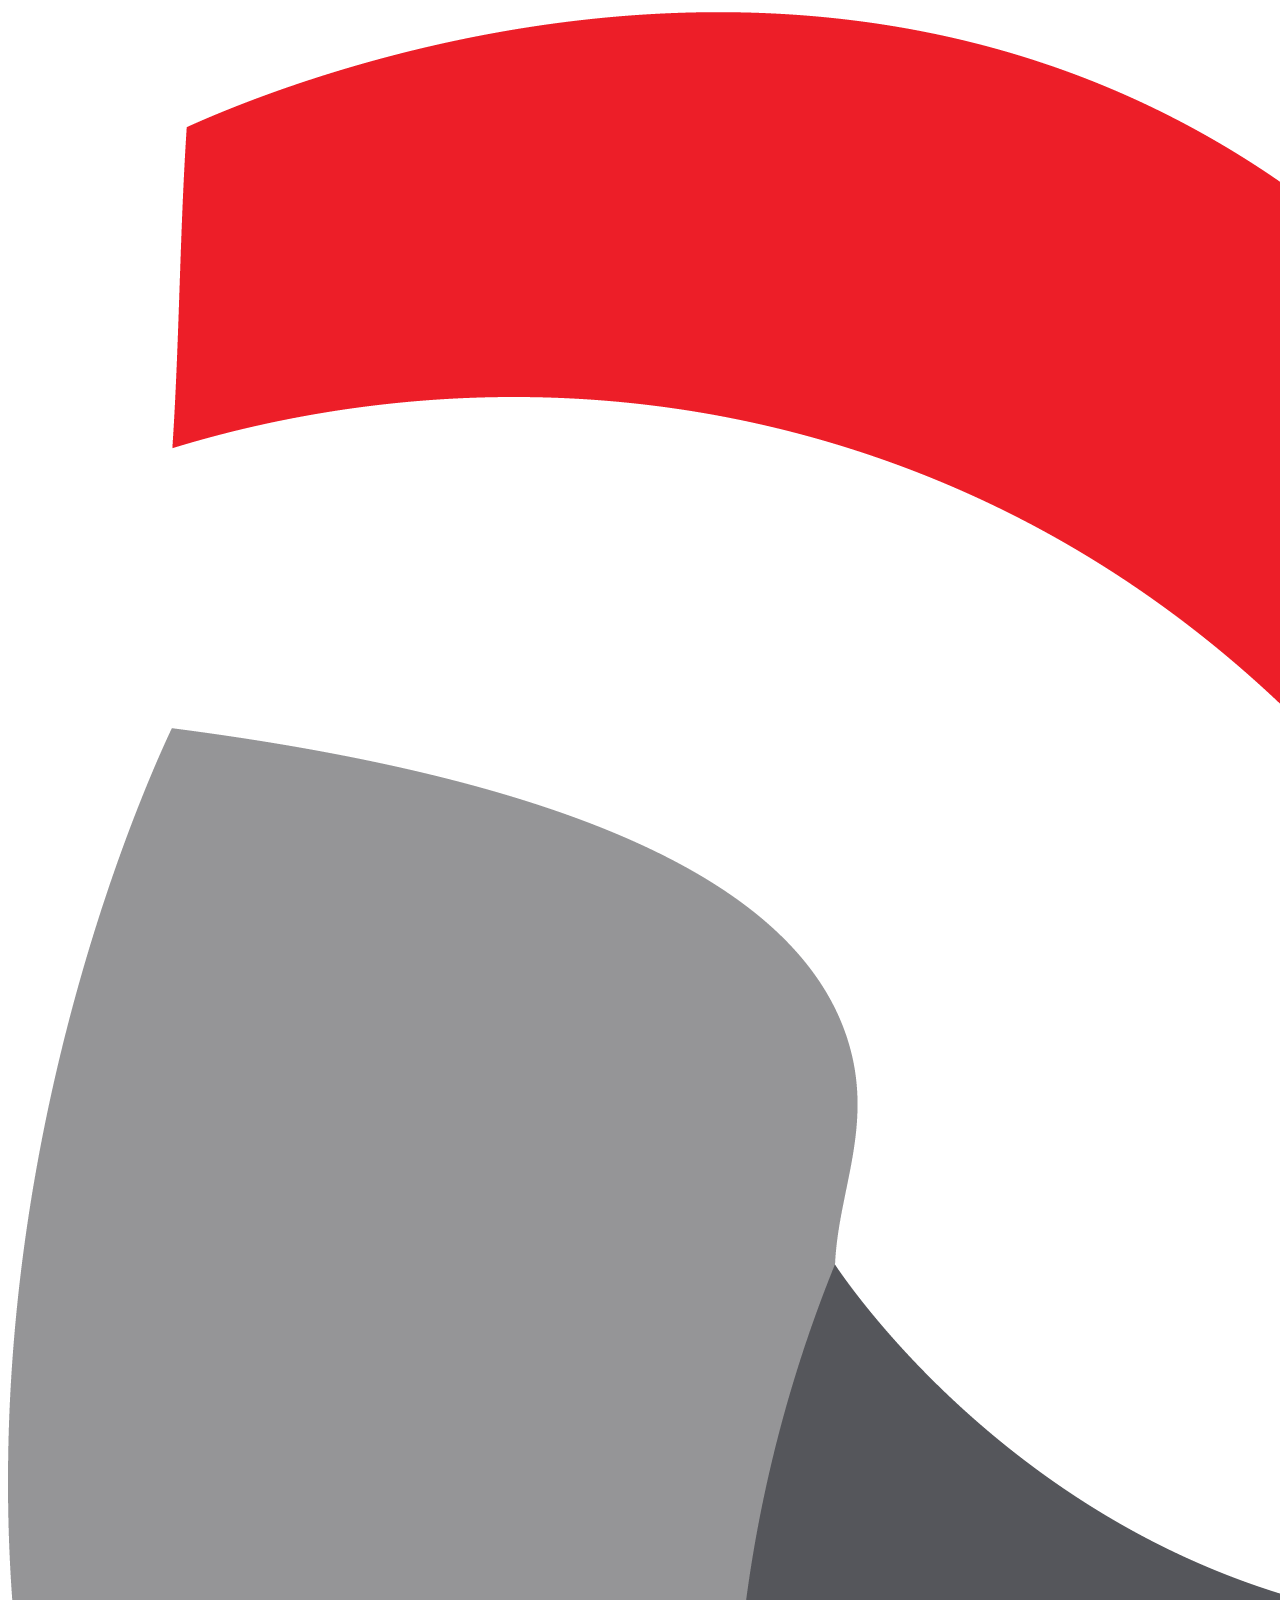
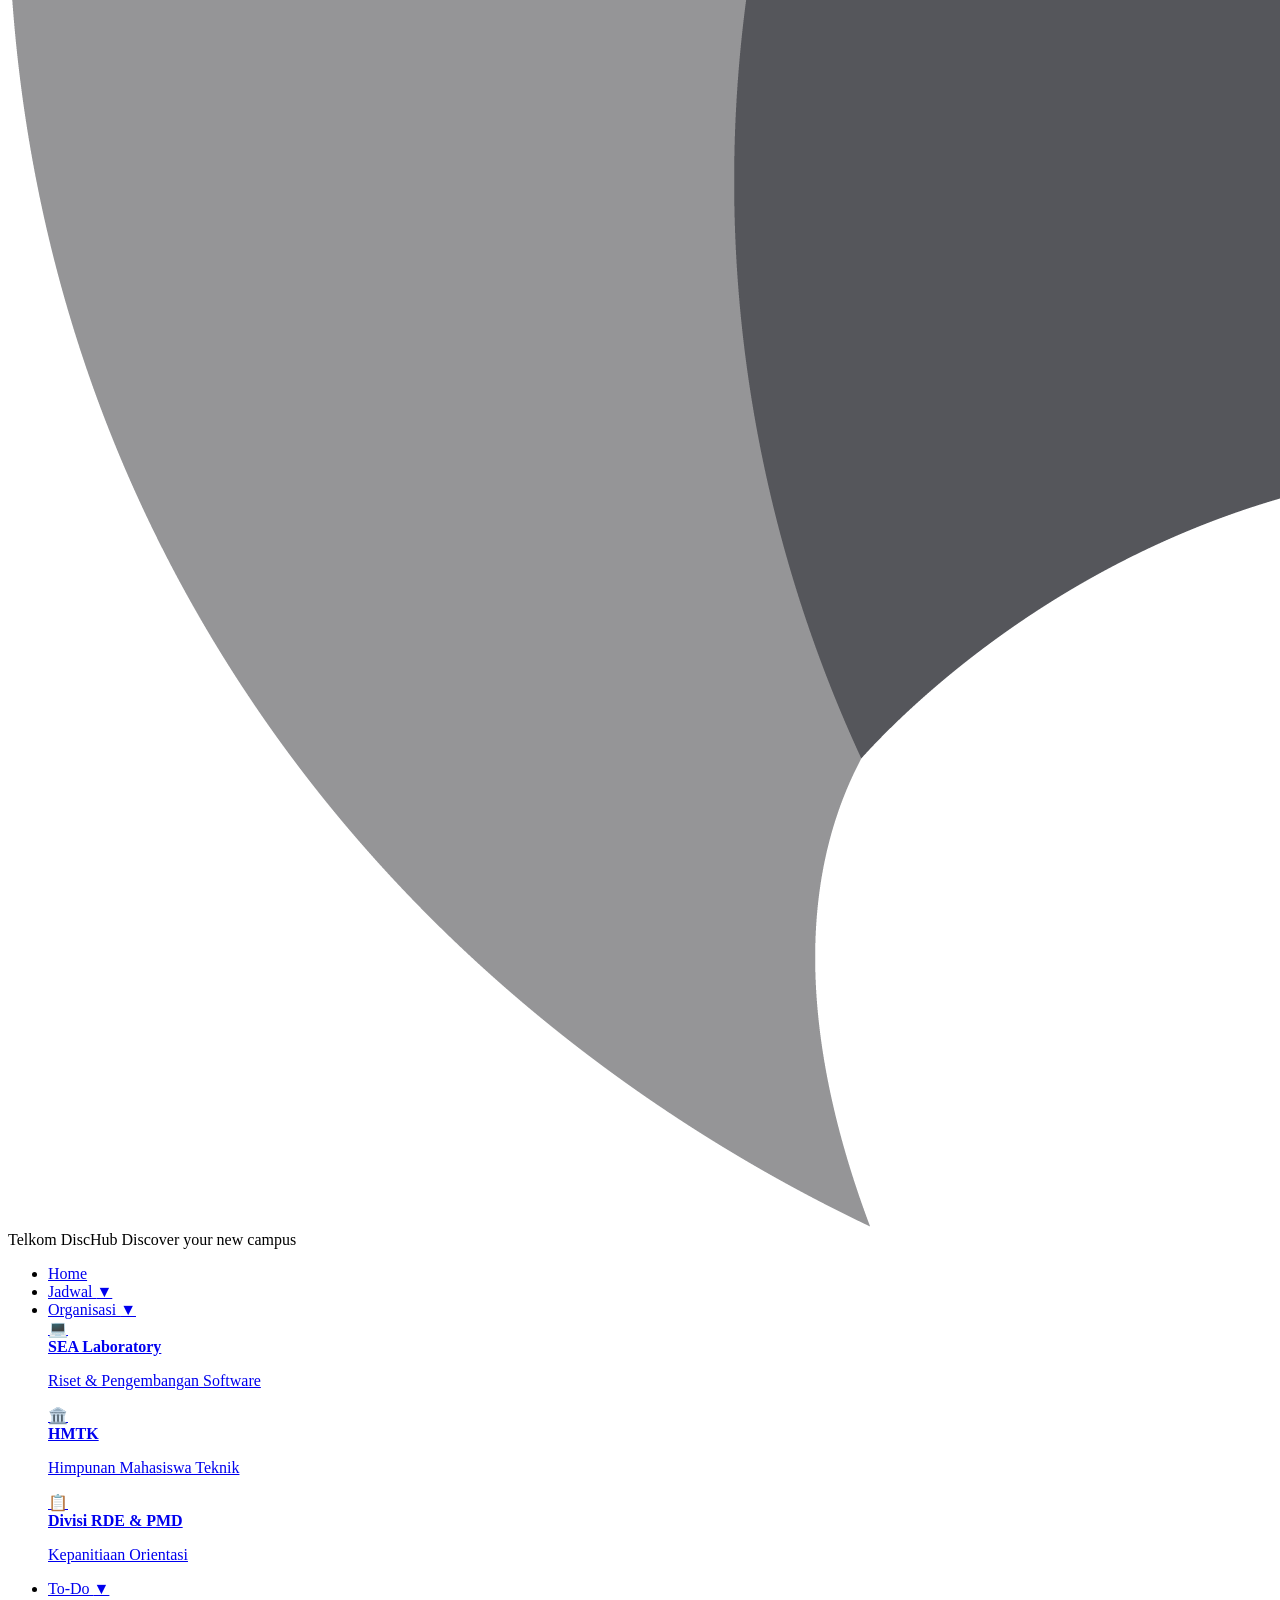
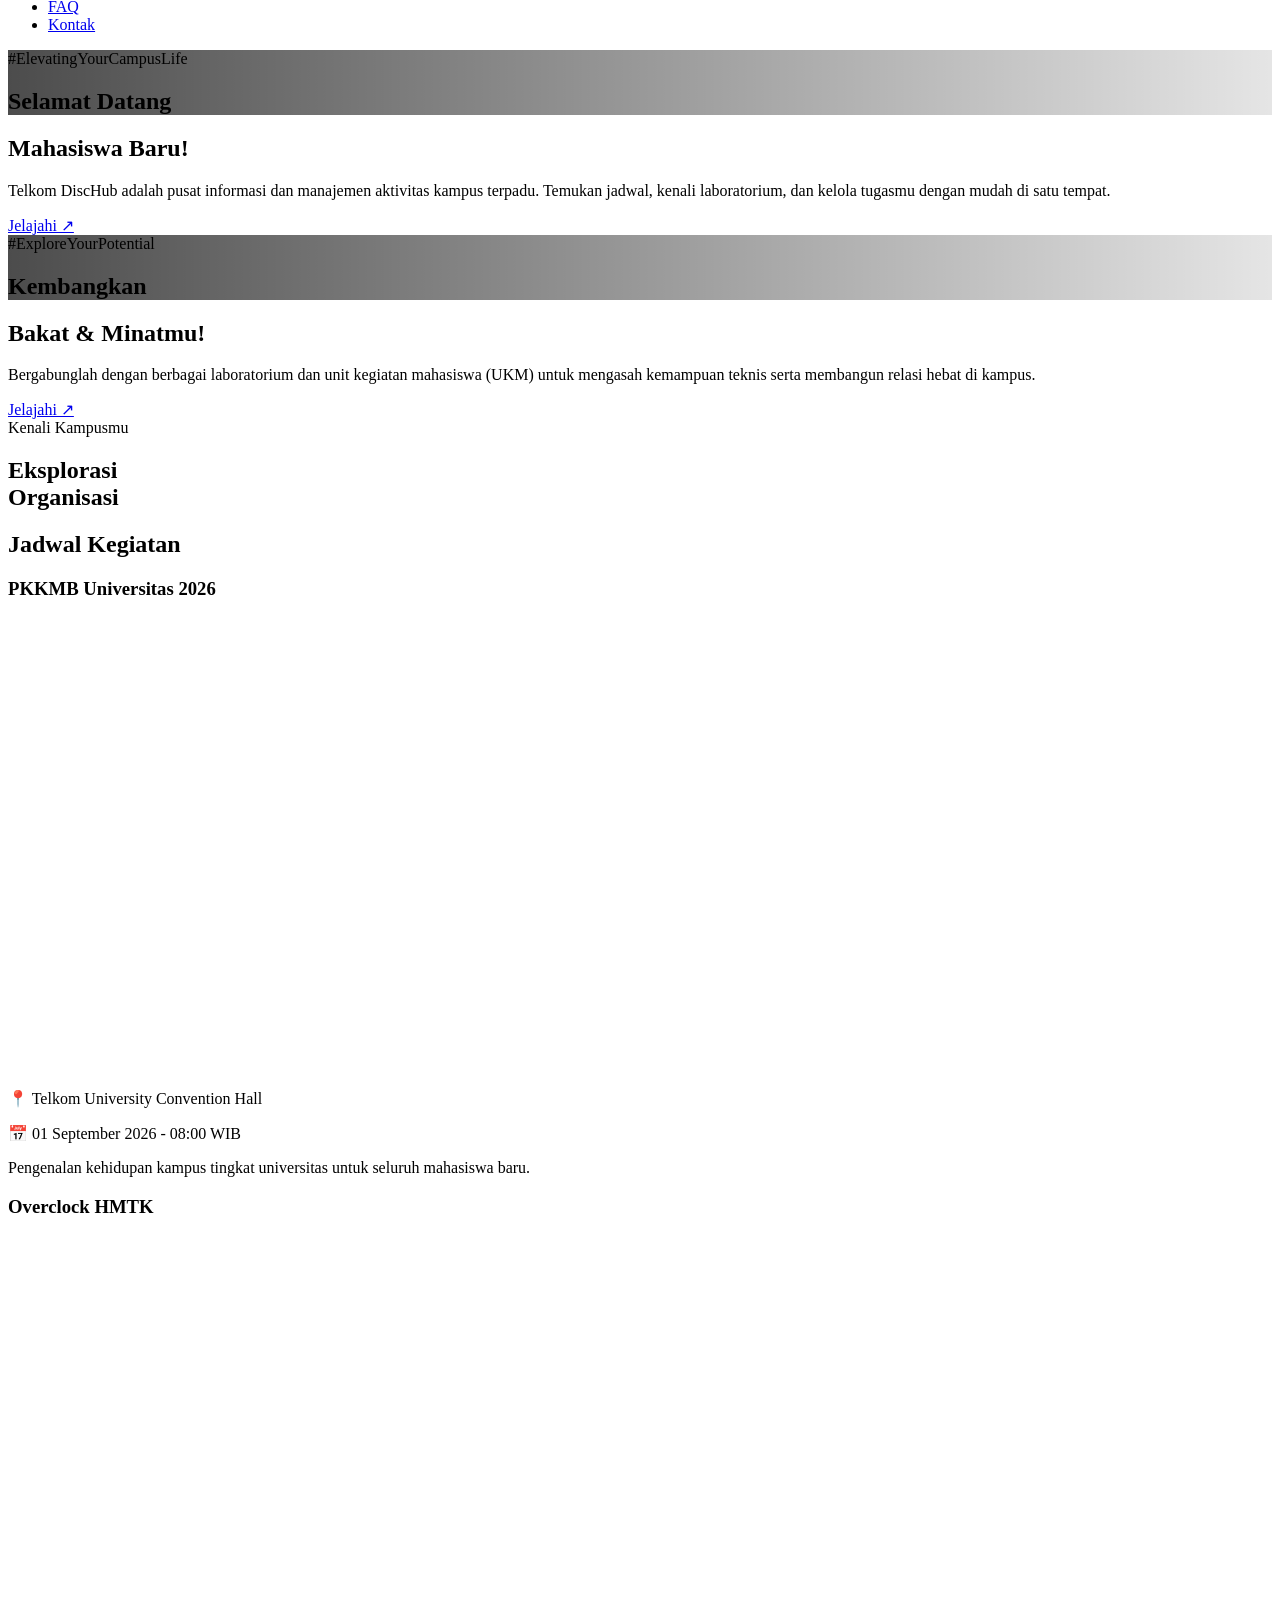
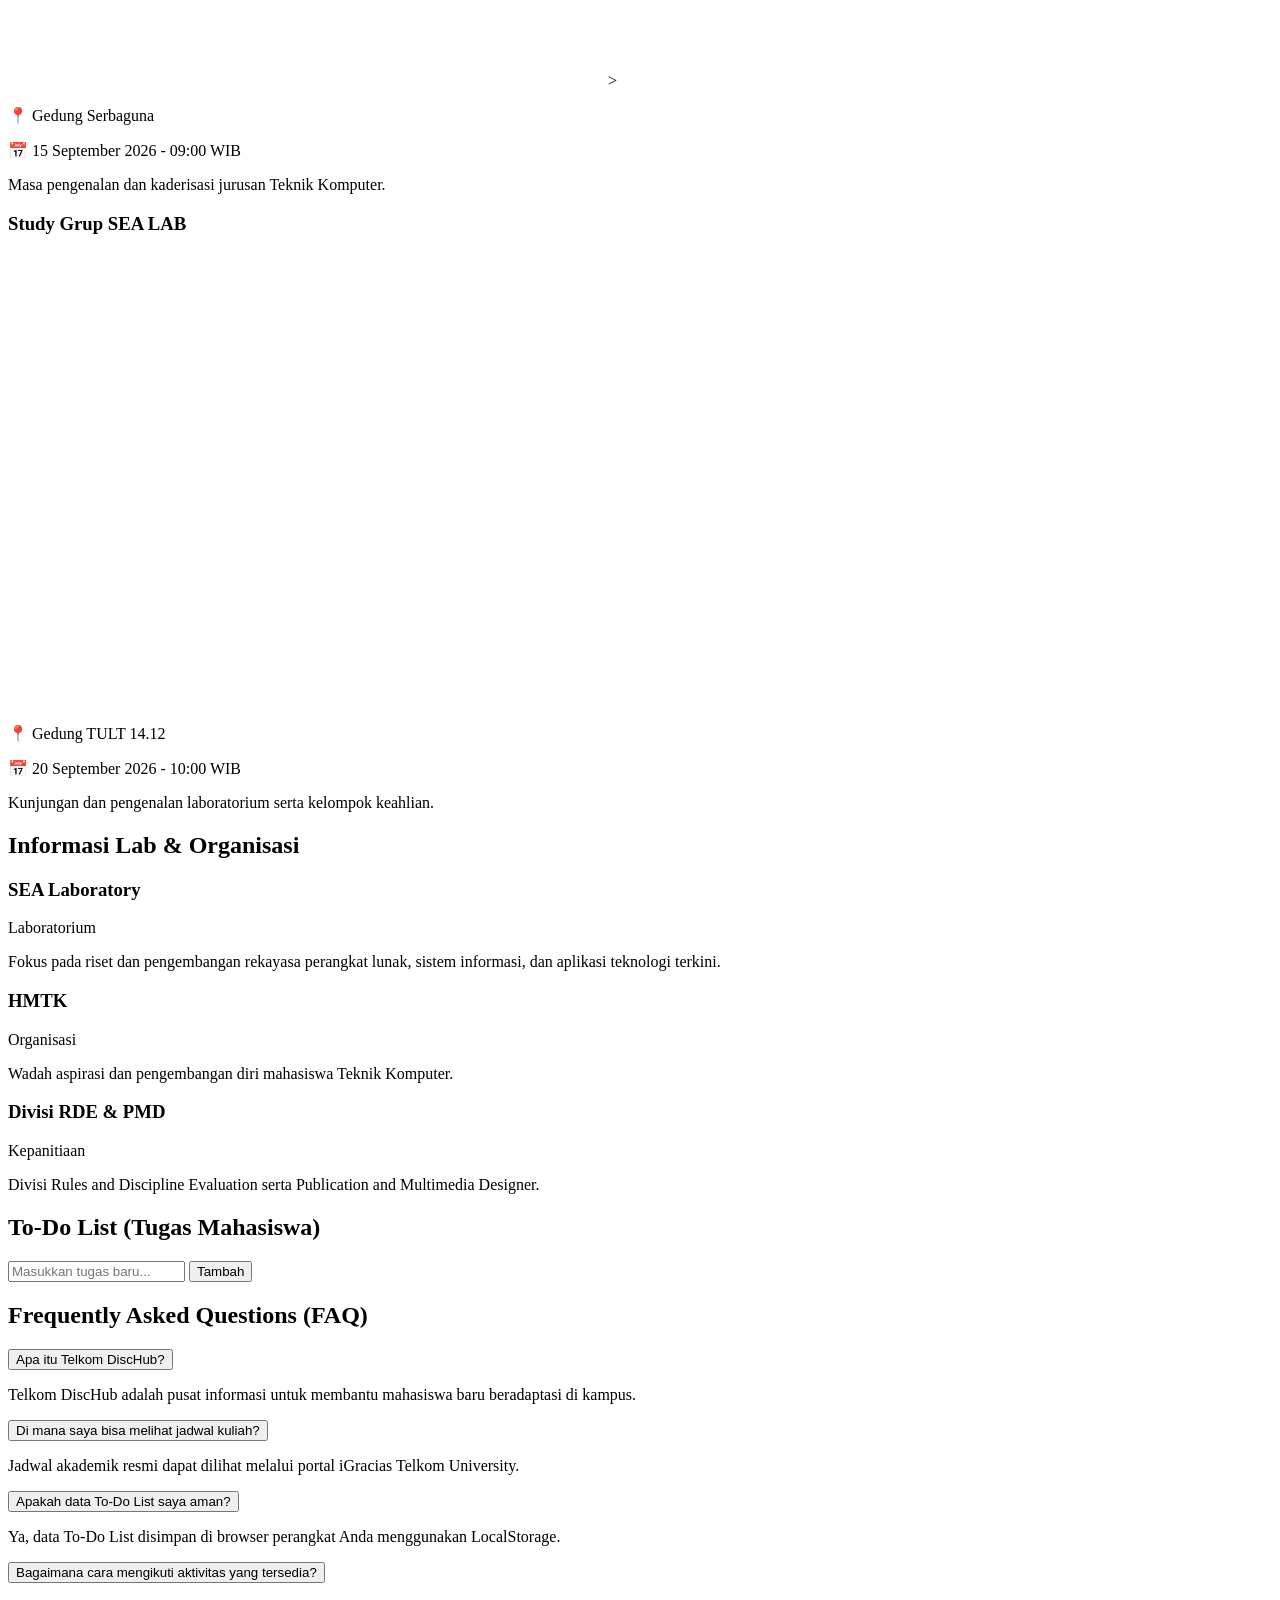
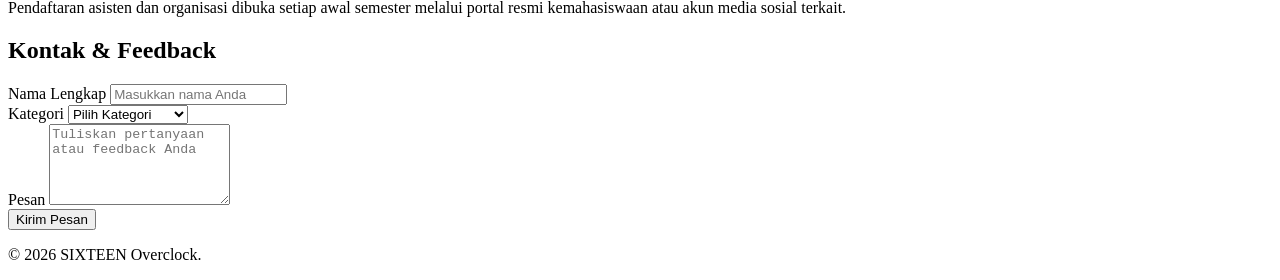
==== index.HTML @ 889dffe6 "chane name" ====
<!DOCTYPE html>
<html lang="id">

<head>
    <meta charset="UTF-8">
    <meta name="viewport" content="width=device-width, initial-scale=1.0">
    <title>Telkom DiscHub | Campus Hub</title>
    <link href="https://fonts.cdnfonts.com/css/gotham-rounded" rel="stylesheet">
    <link rel="stylesheet" href="style(TelDisc).css">
</head>

<body>

    <header class="navbar">
        <div class="nav-container">
            <div class="logo-wrapper">
                <img src="img/LOGO.png" alt="Logo Telkom" class="logo-img">
                <div class="logo-text-group">
                    <span class="logo-text">Telkom DiscHub</span>
                    <span class="logo-tagline">Discover your new campus</span>
                </div>
            </div>

            <div class="hamburger" id="hamburger">
                <span class="line"></span>
                <span class="line"></span>
                <span class="line"></span>
            </div>

            <nav class="nav-menu" id="nav-menu">
                <ul class="nav-links">
                    <li><a href="#home">Home</a></li>
                    <li><a href="#jadwal">Jadwal <span class="chevron">▼</span></a></li>

                    <li class="dropdown" id="mobile-dropdown">
                        <a href="#organisasi" class="dropbtn">Organisasi <span class="chevron">▼</span></a>
                        <div class="dropdown-content">
                            <a href="#org-sea" class="dropdown-item">
                                <div class="dropdown-icon">💻</div>
                                <div class="dropdown-text">
                                    <strong>SEA Laboratory</strong>
                                    <p>Riset & Pengembangan Software</p>
                                </div>
                            </a>
                            <a href="#org-hmtk" class="dropdown-item">
                                <div class="dropdown-icon">🏛️</div>
                                <div class="dropdown-text">
                                    <strong>HMTK</strong>
                                    <p>Himpunan Mahasiswa Teknik</p>
                                </div>
                            </a>
                            <a href="#org-rde" class="dropdown-item">
                                <div class="dropdown-icon">📋</div>
                                <div class="dropdown-text">
                                    <strong>Divisi RDE & PMD</strong>
                                    <p>Kepanitiaan Orientasi</p>
                                </div>
                            </a>
                        </div>
                    </li>

                    <li><a href="#todo">To-Do <span class="chevron">▼</span></a></li>
                    <li><a href="#faq">FAQ</a></li>
                    <li><a href="#kontak">Kontak</a></li>
                </ul>
            </nav>
        </div>
    </header>

    <section id="home" class="hero-section">
        <div class="hero-container">
            <div class="hero-main" id="heroSlider">

                <div class="slide active">
                    <div class="slide-img"
                        style="background-image: linear-gradient(to right, rgba(0,0,0,0.7), rgba(0,0,0,0.1)), url('https://images.unsplash.com/photo-1541339907198-e08756dedf3f?ixlib=rb-1.2.1&auto=format&fit=crop&w=1200&q=80');">
                        <div class="title-blue-zone">
                            <span class="hashtag">#ElevatingYourCampusLife</span>
                            <h1 class="title-white">Selamat Datang</h1>
                        </div>
                    </div>
                    <div class="slide-content-red-zone">
                        <h1 class="title-black slide-up-anim">Mahasiswa Baru!</h1>
                        <div class="desc-btn-row slide-up-anim delay-1">
                            <p>Telkom DiscHub adalah pusat informasi dan manajemen aktivitas kampus terpadu. Temukan
                                jadwal, kenali laboratorium, dan kelola tugasmu dengan mudah di satu tempat.</p>
                            <a href="#jadwal" class="cta-btn">Jelajahi ↗</a>
                        </div>
                    </div>
                </div>

                <div class="slide">
                    <div class="slide-img"
                        style="background-image: linear-gradient(to right, rgba(0,0,0,0.7), rgba(0,0,0,0.1)), url('https://images.unsplash.com/photo-1523240795612-9a054b0db644?ixlib=rb-1.2.1&auto=format&fit=crop&w=1200&q=80');">
                        <div class="title-blue-zone">
                            <span class="hashtag">#ExploreYourPotential</span>
                            <h1 class="title-white">Kembangkan</h1>
                        </div>
                    </div>
                    <div class="slide-content-red-zone">
                        <h1 class="title-black slide-up-anim">Bakat & Minatmu!</h1>
                        <div class="desc-btn-row slide-up-anim delay-1">
                            <p>Bergabunglah dengan berbagai laboratorium dan unit kegiatan mahasiswa (UKM) untuk
                                mengasah kemampuan teknis serta membangun relasi hebat di kampus.</p>
                            <a href="#organisasi" class="cta-btn">Jelajahi ↗</a>
                        </div>
                    </div>
                </div>

                <div class="slider-indicators">
                    <span class="dot active"></span>
                    <span class="dot"></span>
                </div>
            </div>

            <div class="hero-side">
                <div class="hero-side-content">
                    <span class="hashtag-side">Kenali Kampusmu</span>
                    <h2>Eksplorasi<br>Organisasi</h2>
                </div>
            </div>
        </div>
    </section>

    <!-- SECTION JADWAL (DENGAN GOOGLE MAPS EMBED & ANIMASI CHEST OPENING) -->
    <section id="jadwal" class="section">
        <h2>Jadwal Kegiatan</h2>
        <div class="card-grid">

            <!-- CARD 1 -->
            <div class="chest-card">
                <div class="chest-top">
                    <h3>PKKMB Universitas 2026</h3>
                </div>
                <div class="chest-middle">
                    <!-- Google Maps Iframe (TUC) -->
                    <iframe
                        src="https://www.google.com/maps/embed?pb=!1m14!1m8!1m3!1d4001.5696251170098!2d107.62997684637541!3d-6.971957020301483!3m2!1i1024!2i768!4f13.1!3m3!1m2!1s0x2e68e9adaf2f99a3%3A0xaefd20f00bdb096d!2sTelkom%20University%20Convention%20Hall!5e1!3m2!1sen!2sid!4v1793926164901!5m2!1sen!2sid"
                        width="600" height="450" style="border:0;" allowfullscreen="" loading="lazy"
                        referrerpolicy="no-referrer-when-downgrade"></iframe>
                </div>
                <div class="chest-bottom">
                    <p class="location">📍 Telkom University Convention Hall</p>
                    <p class="date">📅 01 September 2026 - 08:00 WIB</p>
                    <p>Pengenalan kehidupan kampus tingkat universitas untuk seluruh mahasiswa baru.</p>
                </div>
            </div>

            <!-- CARD 2 -->
            <div class="chest-card">
                <div class="chest-top">
                    <h3>Overclock HMTK</h3>
                </div>
                <div class="chest-middle">
                    <!-- Google Maps Iframe (TULT) -->
                    <iframe
                        src="https://www.google.com/maps/embed?pb=!1m14!1m8!1m3!1d1000.3836912629399!2d107.63006782207847!3d-6.976037497763566!3m2!1i1024!2i768!4f13.1!3m3!1m2!1s0x2e68e9af00b7cdc9%3A0x1c0fea24a9c42fd2!2sGedung%20Serba%20Guna%20(GSG)!5e1!3m2!1sen!2sid!4v1793926362187!5m2!1sen!2sid"
                        width="600" height="450" style="border:0;" allowfullscreen="" loading="lazy"
                        referrerpolicy="strict-origin-when-cross-origin"></iframe>>
                </div>
                <div class="chest-bottom">
                    <p class="location">📍 Gedung Serbaguna</p>
                    <p class="date">📅 15 September 2026 - 09:00 WIB</p>
                    <p>Masa pengenalan dan kaderisasi jurusan Teknik Komputer.</p>
                </div>
            </div>

            <!-- CARD 3 -->
            <div class="chest-card">
                <div class="chest-top">
                    <h3>Study Grup SEA LAB</h3>
                </div>
                <div class="chest-middle">
                    <!-- Google Maps Iframe (Fakultas / Lab Area) -->
                    <iframe
                        src="https://www.google.com/maps/embed?pb=!1m14!1m8!1m3!1d4001.5827289463905!2d107.62861406483792!3d-6.970422562254717!3m2!1i1024!2i768!4f13.1!3m3!1m2!1s0x2e68e9bc3974981d%3A0x613eec0feec9fcf7!2sTelkom%20University%20Landmark%20Tower%20(TULT)!5e1!3m2!1sen!2sid!4v1793926264681!5m2!1sen!2sid"
                        width="600" height="450" style="border:0;" allowfullscreen="" loading="lazy"
                        referrerpolicy="strict-origin-when-cross-origin"></iframe>
                </div>
                <div class="chest-bottom">
                    <p class="location">📍 Gedung TULT 14.12</p>
                    <p class="date">📅 20 September 2026 - 10:00 WIB</p>
                    <p>Kunjungan dan pengenalan laboratorium serta kelompok keahlian.</p>
                </div>
            </div>

        </div>
    </section>

    <section id="organisasi" class="section bg-gray">
        <h2>Informasi Lab & Organisasi</h2>
        <div class="card-grid">
            <div class="card">
                <h3>SEA Laboratory</h3>
                <p class="badge">Laboratorium</p>
                <p>Fokus pada riset dan pengembangan rekayasa perangkat lunak, sistem informasi, dan aplikasi teknologi
                    terkini.</p>
            </div>
            <div class="card">
                <h3>HMTK</h3>
                <p class="badge">Organisasi</p>
                <p>Wadah aspirasi dan pengembangan diri mahasiswa Teknik Komputer.</p>
            </div>
            <div class="card">
                <h3>Divisi RDE & PMD</h3>
                <p class="badge">Kepanitiaan</p>
                <p>Divisi Rules and Discipline Evaluation serta Publication and Multimedia Designer.</p>
            </div>
        </div>
    </section>

    <section id="todo" class="section">
        <h2>To-Do List (Tugas Mahasiswa)</h2>
        <div class="todo-container">
            <div class="todo-input-area">
                <input type="text" id="taskInput" placeholder="Masukkan tugas baru...">
                <button id="addTaskBtn">Tambah</button>
            </div>
            <ul id="taskList"></ul>
        </div>
    </section>

    <section id="faq" class="section bg-gray">
        <h2>Frequently Asked Questions (FAQ)</h2>
        <div class="faq-container">
            <div class="faq-item">
                <button class="faq-question">Apa itu Telkom DiscHub?</button>
                <div class="faq-answer">
                    <p>Telkom DiscHub adalah pusat informasi untuk membantu mahasiswa baru beradaptasi di kampus.</p>
                </div>
            </div>
            <div class="faq-item">
                <button class="faq-question">Di mana saya bisa melihat jadwal kuliah?</button>
                <div class="faq-answer">
                    <p>Jadwal akademik resmi dapat dilihat melalui portal iGracias Telkom University.</p>
                </div>
            </div>
            <div class="faq-item">
                <button class="faq-question">Apakah data To-Do List saya aman?</button>
                <div class="faq-answer">
                    <p>Ya, data To-Do List disimpan di browser perangkat Anda menggunakan LocalStorage.</p>
                </div>
            </div>
            <div class="faq-item">
                <button class="faq-question">Bagaimana cara mengikuti aktivitas yang tersedia?</button>
                <div class="faq-answer">
                    <p>Pendaftaran asisten dan organisasi dibuka setiap awal semester melalui portal resmi kemahasiswaan
                        atau akun media sosial terkait.</p>
                </div>
            </div>
        </div>
    </section>

    <section id="kontak" class="section">
        <h2>Kontak & Feedback</h2>
        <div class="form-container">
            <form id="contactForm">
                <div class="form-group">
                    <label for="nama">Nama Lengkap</label>
                    <input type="text" id="nama" placeholder="Masukkan nama Anda">
                </div>
                <div class="form-group">
                    <label for="kategori">Kategori</label>
                    <select id="kategori">
                        <option value="">Pilih Kategori</option>
                        <option value="akademik">Akademik</option>
                        <option value="kemahasiswaan">Kemahasiswaan</option>
                        <option value="lainnya">Lainnya</option>
                    </select>
                </div>
                <div class="form-group">
                    <label for="pesan">Pesan</label>
                    <textarea id="pesan" rows="5" placeholder="Tuliskan pertanyaan atau feedback Anda"></textarea>
                </div>
                <button type="submit" class="submit-btn">Kirim Pesan</button>
            </form>
        </div>
    </section>

    <footer>
        <p>&copy; 2026 SIXTEEN Overclock.</p>
    </footer>

    <script src="algorithm(TelDisc).JS"></script>
</body>

</html>
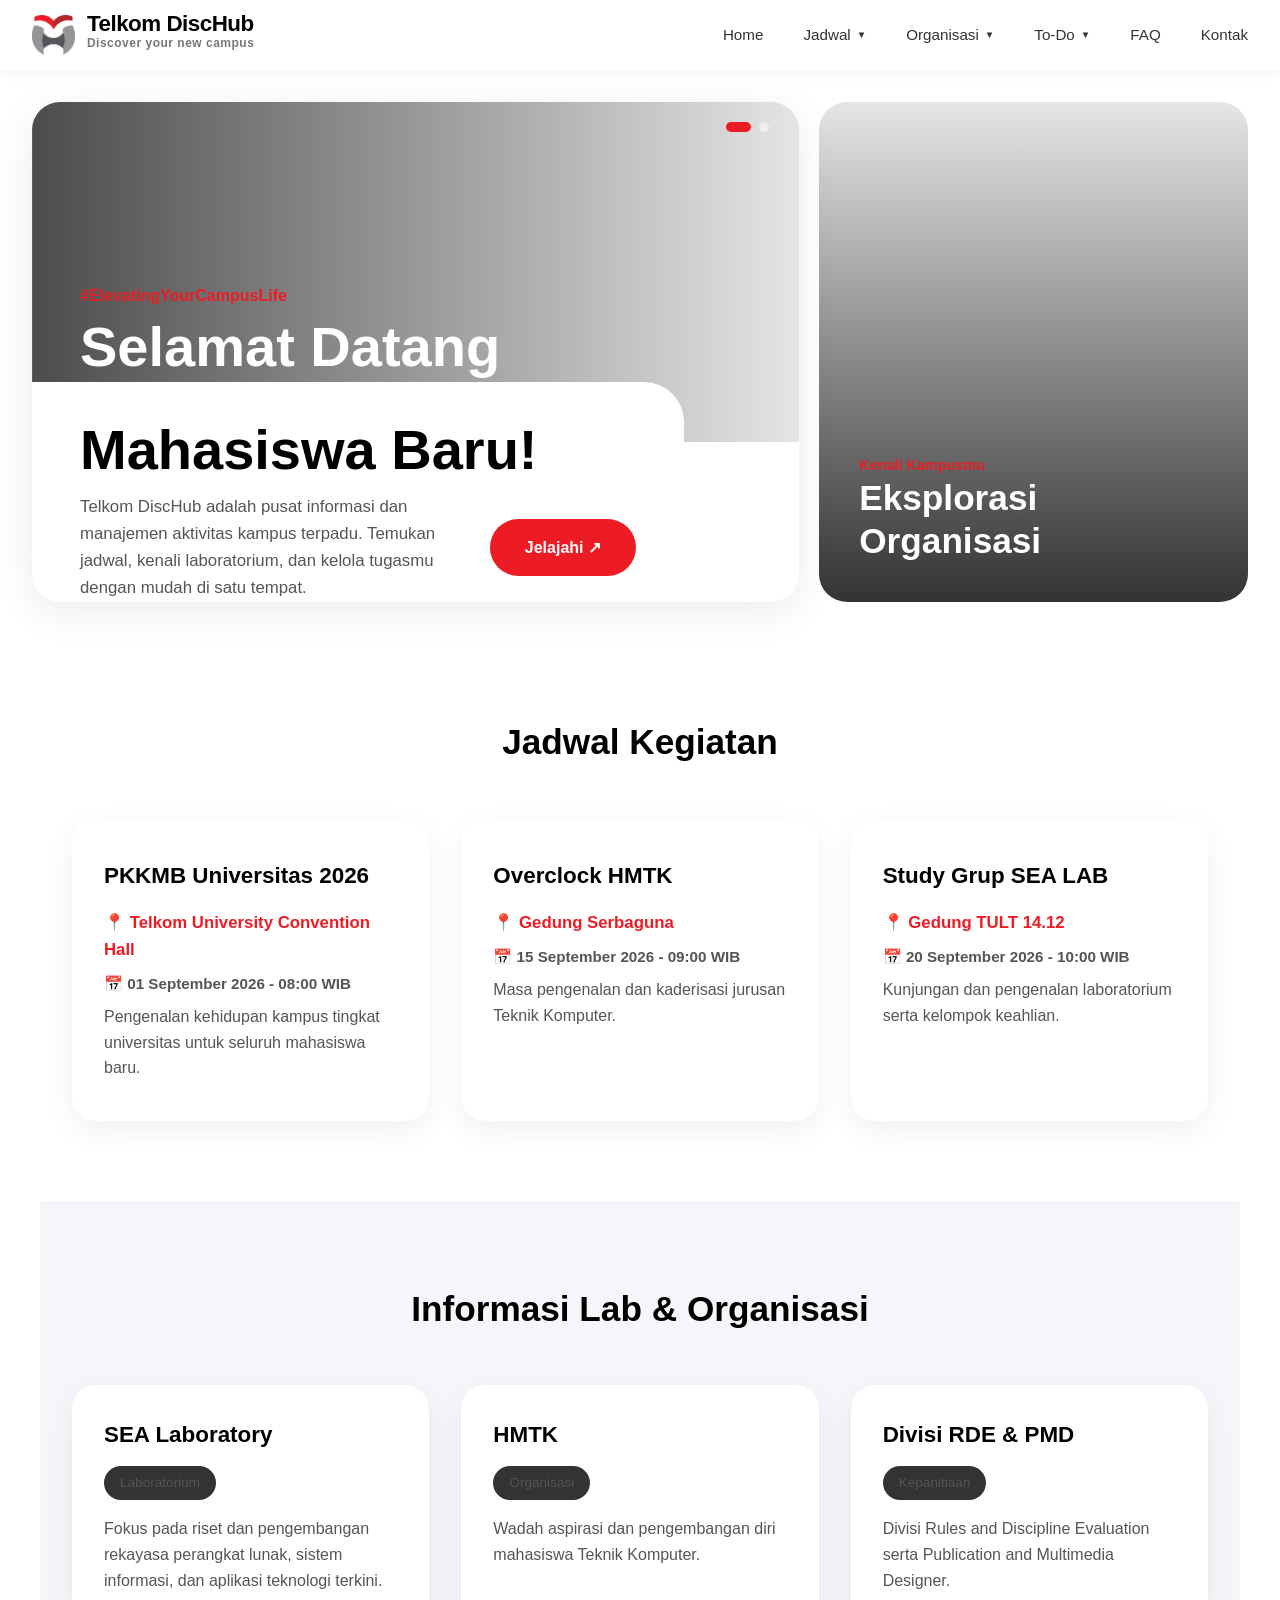
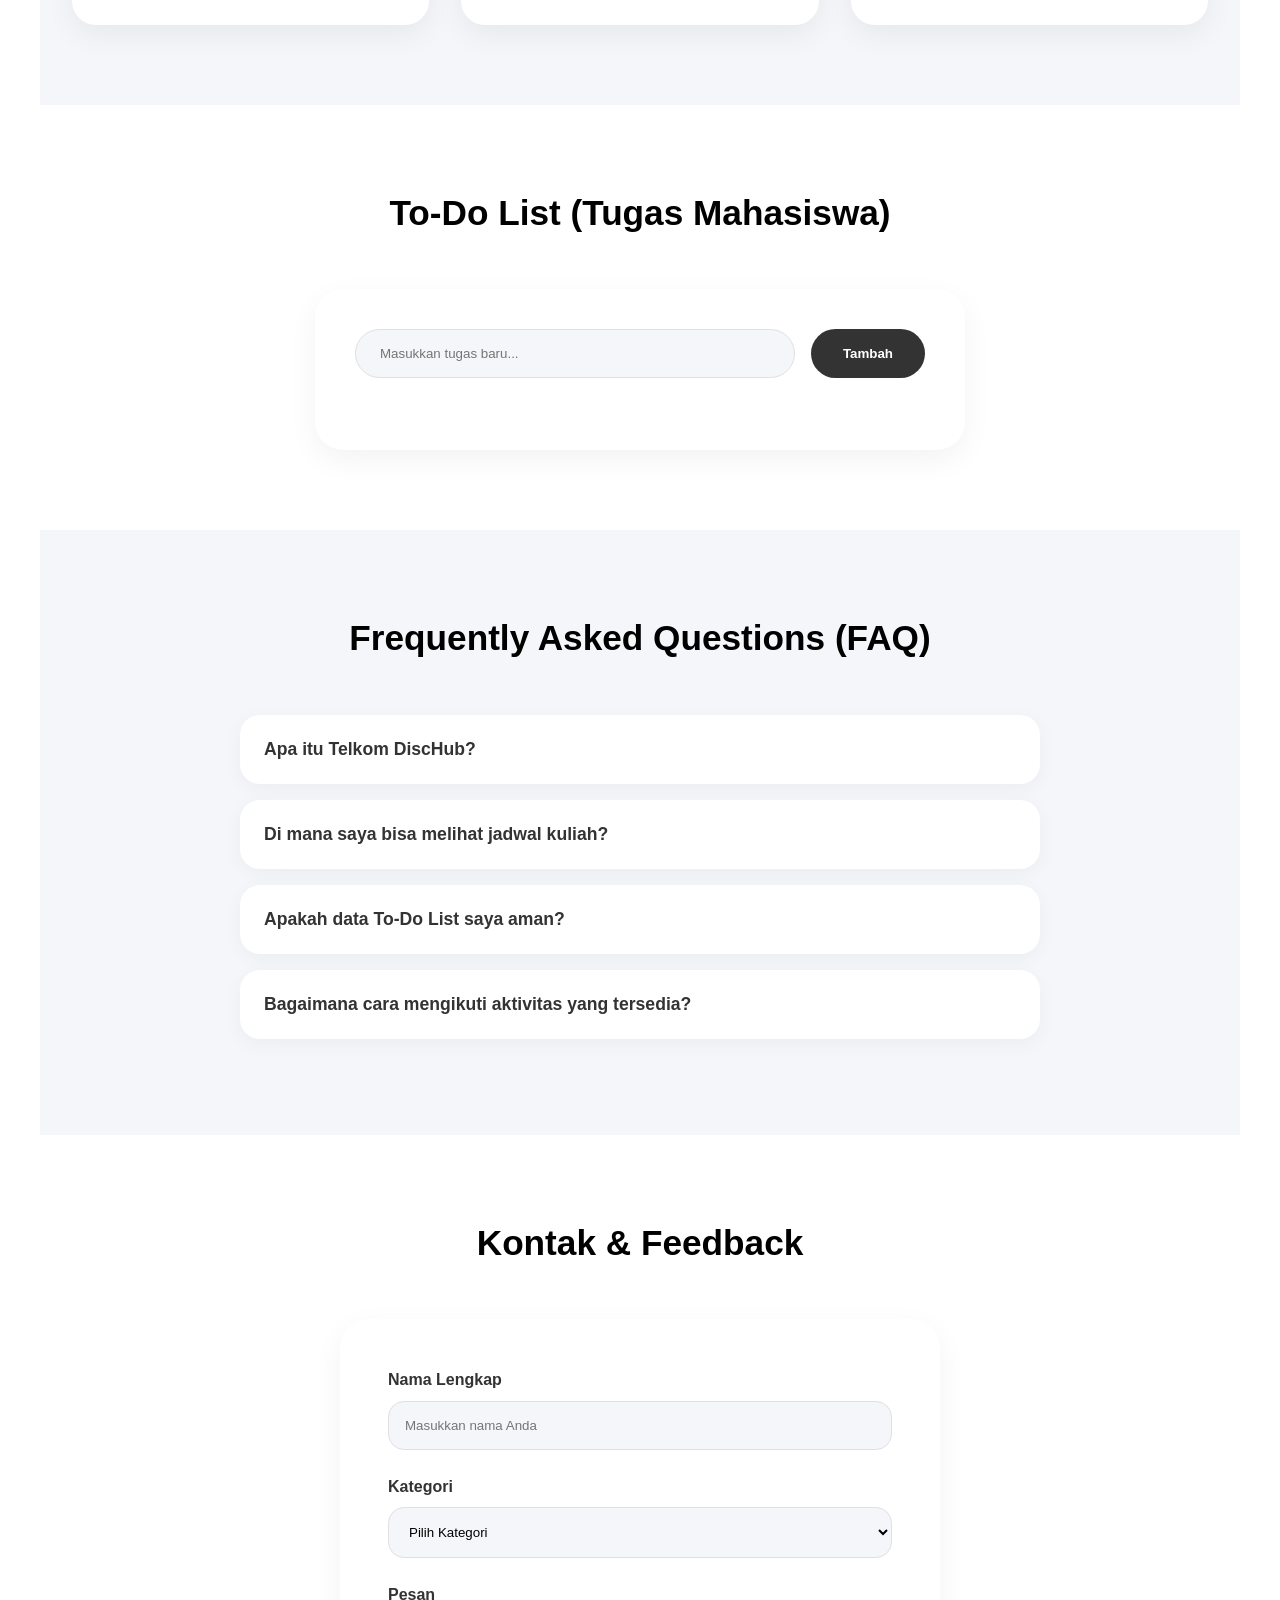
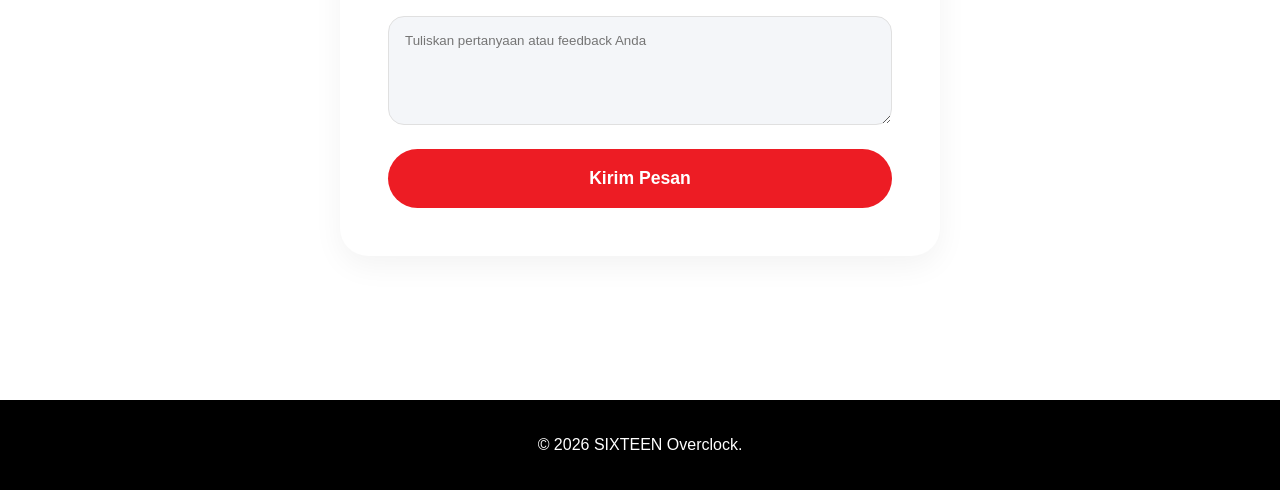
==== commit 7dec97e7: "TYPO css > CSS" ====
--- a/index.HTML
+++ b/index.HTML
@@ -6,7 +6,7 @@
     <meta name="viewport" content="width=device-width, initial-scale=1.0">
     <title>Telkom DiscHub | Campus Hub</title>
     <link href="https://fonts.cdnfonts.com/css/gotham-rounded" rel="stylesheet">
-    <link rel="stylesheet" href="style(TelDisc).css">
+    <link rel="stylesheet" href="style.CSS">
 </head>
 
 <body>
@@ -281,7 +281,7 @@
         <p>&copy; 2026 SIXTEEN Overclock.</p>
     </footer>
 
-    <script src="algorithm(TelDisc).JS"></script>
+    <script src="script.JS"></script>
 </body>
 
 </html>
--- a/style.CSS
+++ b/style.CSS
@@ -0,0 +1,830 @@
+:root {
+    --primary-red: #ED1C24;
+    --dark-gray: #333333;
+    --light-gray: #F4F6F9;
+    --black: #000000;
+    --white: #FFFFFF;
+}
+
+* {
+    margin: 0;
+    padding: 0;
+    box-sizing: border-box;
+    font-family: 'Segoe UI', Tahoma, Geneva, Verdana, sans-serif;
+}
+
+html {
+    scroll-behavior: smooth;
+    scroll-padding-top: 90px;
+}
+
+body {
+    background-color: var(--white);
+    color: var(--dark-gray);
+    line-height: 1.6;
+}
+
+h1,
+h2,
+h3 {
+    color: var(--black);
+}
+
+h2 {
+    text-align: center;
+    margin-bottom: 3rem;
+    font-size: 2.2rem;
+}
+
+.bg-gray {
+    background-color: var(--light-gray);
+}
+
+.section {
+    padding: 5rem 2rem;
+    max-width: 1200px;
+    margin: 0 auto;
+}
+
+/* Navbar */
+.navbar {
+    position: sticky;
+    top: 0;
+    background-color: var(--white);
+    box-shadow: 0 1px 15px rgba(0, 0, 0, 0.06);
+    z-index: 1000;
+}
+
+.nav-container {
+    max-width: 1300px;
+    margin: 0 auto;
+    padding: 0.8rem 2rem;
+    display: flex;
+    justify-content: space-between;
+    align-items: center;
+}
+
+.logo-wrapper {
+    display: flex;
+    align-items: center;
+    gap: 12px;
+}
+
+.logo-img {
+    height: 40px;
+    width: auto;
+    object-fit: contain;
+}
+
+.logo-text-group {
+    display: flex;
+    flex-direction: column;
+    justify-content: center;
+}
+
+.logo-text {
+    font-family: 'Gotham Rounded', sans-serif;
+    font-weight: 700;
+    font-size: 1.4rem;
+    color: var(--black);
+    letter-spacing: -0.5px;
+    line-height: 0.75;
+}
+
+.logo-tagline {
+    font-size: 0.75rem;
+    color: #777;
+    font-weight: 600;
+    margin-top: 1px;
+    letter-spacing: 0.5px;
+}
+
+.hamburger {
+    display: none;
+    flex-direction: column;
+    justify-content: space-between;
+    width: 28px;
+    height: 20px;
+    cursor: pointer;
+    z-index: 1001;
+}
+
+.hamburger .line {
+    width: 100%;
+    height: 3px;
+    background-color: var(--black);
+    border-radius: 10px;
+    transition: all 0.3s ease-in-out;
+}
+
+.nav-links {
+    list-style: none;
+    display: flex;
+    gap: 2.5rem;
+    align-items: center;
+}
+
+.nav-links>li>a {
+    text-decoration: none;
+    color: var(--dark-gray);
+    font-weight: 500;
+    font-size: 0.95rem;
+    transition: color 0.3s;
+    display: flex;
+    align-items: center;
+    gap: 6px;
+    padding: 10px 0;
+}
+
+.nav-links>li>a:hover {
+    color: var(--primary-red);
+}
+
+.chevron {
+    font-size: 0.6rem;
+    transition: transform 0.3s ease;
+}
+
+.dropdown {
+    position: relative;
+}
+
+.dropdown:hover .chevron {
+    transform: rotate(180deg);
+    color: var(--primary-red);
+}
+
+.dropdown-content {
+    position: absolute;
+    top: 100%;
+    left: 0;
+    background-color: var(--white);
+    min-width: 320px;
+    box-shadow: 0 10px 30px rgba(0, 0, 0, 0.08);
+    border-radius: 16px;
+    padding: 1rem;
+    opacity: 0;
+    visibility: hidden;
+    transition: all 0.3s ease;
+    z-index: 1001;
+    display: flex;
+    flex-direction: column;
+    gap: 5px;
+}
+
+.dropdown:hover .dropdown-content {
+    opacity: 1;
+    visibility: visible;
+}
+
+.dropdown-item {
+    display: flex;
+    align-items: flex-start;
+    gap: 15px;
+    padding: 12px;
+    text-decoration: none;
+    border-radius: 12px;
+    transition: background-color 0.2s;
+}
+
+.dropdown-item:hover {
+    background-color: var(--light-gray);
+}
+
+.dropdown-icon {
+    font-size: 1.5rem;
+}
+
+.dropdown-text strong {
+    color: var(--black);
+    font-size: 0.95rem;
+    display: block;
+    margin-bottom: 2px;
+}
+
+.dropdown-text p {
+    color: #777;
+    font-size: 0.8rem;
+    line-height: 1.3;
+}
+
+.dropdown-item:hover .dropdown-text strong {
+    color: var(--primary-red);
+}
+
+/* Hero Section */
+.hero-section {
+    max-width: 1300px;
+    margin: 2rem auto;
+    padding: 0 2rem;
+}
+
+.hero-container {
+    display: flex;
+    gap: 20px;
+    height: 500px;
+}
+
+.hero-main {
+    flex: 2.2;
+    position: relative;
+    background-color: var(--white);
+    border-radius: 28px;
+    box-shadow: 0 10px 40px rgba(0, 0, 0, 0.08);
+    overflow: hidden;
+}
+
+.slide {
+    display: none;
+    height: 100%;
+}
+
+.slide.active {
+    display: block;
+}
+
+.slide-img {
+    height: 340px;
+    background-size: cover;
+    background-position: center;
+    padding: 3rem;
+    display: flex;
+    flex-direction: column;
+    justify-content: flex-end;
+}
+
+.title-blue-zone {
+    margin-bottom: 1rem;
+}
+
+.hashtag {
+    color: var(--primary-red);
+    font-weight: bold;
+    margin-bottom: 0.5rem;
+    font-size: 1rem;
+    display: inline-block;
+}
+
+.title-white {
+    color: var(--white);
+    font-size: 3.5rem;
+    line-height: 1.1;
+    font-family: 'Gotham Rounded', sans-serif;
+}
+
+.slide-content-red-zone {
+    background-color: var(--white);
+    width: 85%;
+    margin-top: -60px;
+    padding: 2.5rem 3rem;
+    border-radius: 0 40px 0 0;
+    position: relative;
+    z-index: 2;
+}
+
+.title-black {
+    color: var(--black);
+    font-size: 3.5rem;
+    line-height: 1;
+    margin-bottom: 1rem;
+    font-family: 'Gotham Rounded', sans-serif;
+}
+
+.desc-btn-row {
+    display: flex;
+    justify-content: space-between;
+    align-items: center;
+    gap: 30px;
+}
+
+.desc-btn-row p {
+    flex: 1;
+    color: #555;
+    font-size: 1.05rem;
+}
+
+.cta-btn {
+    background-color: var(--primary-red);
+    color: var(--white);
+    padding: 1rem 2.2rem;
+    border-radius: 50px;
+    text-decoration: none;
+    font-weight: bold;
+    white-space: nowrap;
+    transition: background 0.3s, transform 0.2s;
+}
+
+.cta-btn:hover {
+    background-color: #C6131B;
+    transform: translateY(-2px);
+}
+
+.slide-up-anim {
+    opacity: 0;
+    transform: translateY(30px);
+}
+
+.slide.active .slide-up-anim {
+    animation: slideUp 0.8s forwards cubic-bezier(0.2, 0.8, 0.2, 1);
+}
+
+.slide.active .delay-1 {
+    animation-delay: 0.15s;
+}
+
+@keyframes slideUp {
+    to {
+        opacity: 1;
+        transform: translateY(0);
+    }
+}
+
+.slider-indicators {
+    position: absolute;
+    top: 20px;
+    right: 30px;
+    display: flex;
+    gap: 8px;
+    z-index: 5;
+}
+
+.dot {
+    width: 10px;
+    height: 10px;
+    background-color: rgba(255, 255, 255, 0.5);
+    border-radius: 50%;
+    transition: 0.3s;
+}
+
+.dot.active {
+    background-color: var(--primary-red);
+    width: 25px;
+    border-radius: 20px;
+}
+
+/* Hero Kanan */
+.hero-side {
+    flex: 1;
+    background: linear-gradient(to top, rgba(0, 0, 0, 0.8), rgba(0, 0, 0, 0.1)), url('https://images.unsplash.com/photo-1522071820081-009f0129c71c?ixlib=rb-1.2.1&auto=format&fit=crop&w=600&q=80') center/cover;
+    border-radius: 28px;
+    padding: 2.5rem;
+    display: flex;
+    flex-direction: column;
+    justify-content: flex-end;
+}
+
+.hashtag-side {
+    color: var(--primary-red);
+    font-weight: bold;
+    margin-bottom: 0.5rem;
+    font-size: 0.9rem;
+}
+
+.hero-side h2 {
+    color: var(--white);
+    text-align: left;
+    font-size: 2.2rem;
+    line-height: 1.2;
+    margin-bottom: 0;
+}
+
+.card-grid {
+    display: grid;
+    grid-template-columns: repeat(auto-fit, minmax(300px, 1fr));
+    gap: 2rem;
+}
+
+/* ========================================= */
+/* CHEST OPENING CARD + GOOGLE MAPS (JADWAL) */
+/* ========================================= */
+.chest-card {
+    background: var(--white);
+    border-radius: 24px;
+    padding: 2.5rem 2rem;
+    box-shadow: 0 10px 30px rgba(0, 0, 0, 0.06);
+    transition: transform 0.4s ease, box-shadow 0.4s ease;
+    display: flex;
+    flex-direction: column;
+    z-index: 1;
+}
+
+.chest-top {
+    transition: transform 0.5s cubic-bezier(0.25, 0.8, 0.25, 1);
+}
+
+.chest-top h3 {
+    margin-bottom: 0;
+    font-size: 1.4rem;
+}
+
+/* Map tersembunyi dengan tinggi 0 */
+.chest-middle {
+    max-height: 0;
+    opacity: 0;
+    overflow: hidden;
+    transition: all 0.5s cubic-bezier(0.25, 0.8, 0.25, 1);
+    margin: 0;
+}
+
+.chest-middle iframe {
+    width: 100%;
+    height: 180px;
+    /* Tinggi map saat terbuka */
+    border: none;
+    border-radius: 12px;
+}
+
+/* Info bagian bawah */
+.chest-bottom {
+    transition: transform 0.5s cubic-bezier(0.25, 0.8, 0.25, 1);
+    margin-top: 1rem;
+}
+
+.chest-bottom p {
+    color: #555;
+}
+
+.chest-bottom .location {
+    color: var(--primary-red);
+    font-weight: bold;
+    font-size: 1.05rem;
+    margin-bottom: 0.5rem;
+}
+
+.chest-bottom .date {
+    font-size: 0.95rem;
+    font-weight: 600;
+    margin-bottom: 0.5rem;
+}
+
+/* Efek Hover (Chest Opening Mulus) */
+.chest-card:hover {
+    box-shadow: 0 15px 40px rgba(0, 0, 0, 0.12);
+    transform: translateY(-5px);
+}
+
+/* Judul naik ke atas */
+.chest-card:hover .chest-top {
+    transform: translateY(-10px);
+}
+
+/* Ruang Map Terbuka */
+.chest-card:hover .chest-middle {
+    max-height: 200px;
+    opacity: 1;
+    margin: 1.5rem 0;
+    /* Memberi jarak antara Judul, Map, dan Info */
+}
+
+/* Info turun ke bawah */
+.chest-card:hover .chest-bottom {
+    transform: translateY(10px);
+}
+
+/* ========================================= */
+/* STANDARD ROUNDED CARD (ORGANISASI)        */
+/* ========================================= */
+.card {
+    background: var(--white);
+    border: none;
+    border-radius: 24px;
+    padding: 2rem;
+    box-shadow: 0 10px 30px rgba(0, 0, 0, 0.06);
+    transition: transform 0.3s, box-shadow 0.3s;
+}
+
+.card:hover {
+    transform: translateY(-8px);
+    box-shadow: 0 15px 40px rgba(0, 0, 0, 0.1);
+}
+
+.card h3 {
+    margin-bottom: 0.8rem;
+    font-size: 1.4rem;
+}
+
+.badge {
+    display: inline-block;
+    background: var(--dark-gray);
+    color: var(--white);
+    padding: 0.4rem 1rem;
+    border-radius: 50px;
+    font-size: 0.85rem;
+    margin-bottom: 1rem;
+    font-weight: 500;
+}
+
+.card p {
+    color: #555;
+}
+
+/* To-Do List Rounded */
+.todo-container {
+    max-width: 650px;
+    margin: 0 auto;
+    background: var(--white);
+    padding: 2.5rem;
+    border-radius: 28px;
+    box-shadow: 0 10px 30px rgba(0, 0, 0, 0.05);
+}
+
+.todo-input-area {
+    display: flex;
+    gap: 1rem;
+    margin-bottom: 2rem;
+}
+
+.todo-input-area input {
+    flex: 1;
+    padding: 1rem 1.5rem;
+    border: 1px solid #E0E0E0;
+    border-radius: 50px;
+    background: var(--light-gray);
+    outline: none;
+    transition: 0.3s;
+}
+
+.todo-input-area input:focus {
+    border-color: var(--primary-red);
+    background: var(--white);
+}
+
+.todo-input-area button {
+    background: var(--dark-gray);
+    color: var(--white);
+    border: none;
+    padding: 0 2rem;
+    border-radius: 50px;
+    cursor: pointer;
+    font-weight: bold;
+    transition: 0.3s;
+}
+
+.todo-input-area button:hover {
+    background: var(--black);
+}
+
+#taskList {
+    list-style: none;
+}
+
+#taskList li {
+    display: flex;
+    justify-content: space-between;
+    align-items: center;
+    background: var(--light-gray);
+    padding: 1.2rem;
+    margin-bottom: 0.8rem;
+    border-radius: 16px;
+    transition: 0.3s;
+}
+
+#taskList li:hover {
+    transform: translateX(5px);
+}
+
+#taskList li.completed span {
+    text-decoration: line-through;
+    color: #999;
+}
+
+#taskList li button {
+    background: var(--primary-red);
+    color: var(--white);
+    border: none;
+    padding: 0.5rem 1rem;
+    border-radius: 50px;
+    cursor: pointer;
+    font-weight: bold;
+}
+
+.task-content {
+    display: flex;
+    align-items: center;
+    gap: 12px;
+}
+
+.task-content input[type="checkbox"] {
+    transform: scale(1.3);
+    cursor: pointer;
+    accent-color: var(--primary-red);
+}
+
+/* FAQ Rounded */
+.faq-container {
+    max-width: 800px;
+    margin: 0 auto;
+}
+
+.faq-item {
+    margin-bottom: 1rem;
+    border-radius: 20px;
+    background: var(--white);
+    box-shadow: 0 5px 20px rgba(0, 0, 0, 0.04);
+    overflow: hidden;
+}
+
+.faq-question {
+    width: 100%;
+    text-align: left;
+    background: none;
+    border: none;
+    padding: 1.5rem;
+    font-size: 1.1rem;
+    font-weight: bold;
+    cursor: pointer;
+    color: var(--dark-gray);
+    transition: 0.3s;
+}
+
+.faq-question:hover {
+    color: var(--primary-red);
+    padding-left: 2rem;
+}
+
+.faq-answer {
+    max-height: 0;
+    overflow: hidden;
+    transition: max-height 0.4s ease-out;
+}
+
+.faq-answer p {
+    padding: 0 1.5rem 1.5rem;
+    color: #555;
+}
+
+.faq-answer.show {
+    max-height: 300px;
+}
+
+/* Contact Form Rounded */
+.form-container {
+    max-width: 600px;
+    margin: 0 auto;
+    background: var(--white);
+    padding: 3rem;
+    border-radius: 28px;
+    box-shadow: 0 10px 30px rgba(0, 0, 0, 0.05);
+}
+
+.form-group {
+    margin-bottom: 1.5rem;
+    display: flex;
+    flex-direction: column;
+}
+
+.form-group label {
+    margin-bottom: 0.5rem;
+    font-weight: 600;
+    color: var(--dark-gray);
+}
+
+.form-group input,
+.form-group select,
+.form-group textarea {
+    padding: 1rem;
+    border: 1px solid #E0E0E0;
+    border-radius: 16px;
+    background: var(--light-gray);
+    outline: none;
+    transition: 0.3s;
+}
+
+.form-group input:focus,
+.form-group select:focus,
+.form-group textarea:focus {
+    border-color: var(--primary-red);
+    background: var(--white);
+}
+
+.submit-btn {
+    width: 100%;
+    background: var(--primary-red);
+    color: var(--white);
+    border: none;
+    padding: 1.2rem;
+    border-radius: 50px;
+    font-size: 1.1rem;
+    font-weight: bold;
+    cursor: pointer;
+    transition: 0.3s;
+}
+
+.submit-btn:hover {
+    background: #C6131B;
+}
+
+footer {
+    background: var(--black);
+    color: var(--white);
+    text-align: center;
+    padding: 2rem;
+    margin-top: 4rem;
+}
+
+/* Responsive Mobile */
+@media (max-width: 1024px) {
+    .hero-container {
+        flex-direction: column;
+        height: auto;
+    }
+
+    .hero-main {
+        height: 550px;
+    }
+
+    .hero-side {
+        height: 350px;
+    }
+
+    .slide-content-red-zone {
+        width: 100%;
+        margin-top: -30px;
+        border-radius: 30px 30px 0 0;
+        padding: 2rem;
+    }
+
+    .desc-btn-row {
+        flex-direction: column;
+        align-items: flex-start;
+        gap: 15px;
+    }
+
+    .title-white,
+    .title-black {
+        font-size: 2.8rem;
+    }
+}
+
+@media (max-width: 900px) {
+    .hamburger {
+        display: flex;
+    }
+
+    .hamburger.active .line:nth-child(1) {
+        transform: translateY(8px) rotate(45deg);
+    }
+
+    .hamburger.active .line:nth-child(2) {
+        opacity: 0;
+    }
+
+    .hamburger.active .line:nth-child(3) {
+        transform: translateY(-9px) rotate(-45deg);
+    }
+
+    .nav-menu {
+        position: absolute;
+        top: 100%;
+        left: 0;
+        width: 100%;
+        background-color: var(--white);
+        box-shadow: 0 10px 15px rgba(0, 0, 0, 0.1);
+        display: flex;
+        flex-direction: column;
+        clip-path: polygon(0 0, 100% 0, 100% 0, 0 0);
+        transition: clip-path 0.4s ease-in-out;
+    }
+
+    .nav-menu.active {
+        clip-path: polygon(0 0, 100% 0, 100% 100%, 0 100%);
+    }
+
+    .nav-links {
+        flex-direction: column;
+        align-items: flex-start;
+        gap: 0;
+        padding: 1rem 2rem;
+    }
+
+    .nav-links>li {
+        width: 100%;
+        border-bottom: 1px solid #eee;
+    }
+
+    .nav-links>li:last-child {
+        border-bottom: none;
+    }
+
+    .nav-links>li>a {
+        padding: 15px 0;
+        width: 100%;
+        justify-content: space-between;
+    }
+
+    .dropdown-content {
+        position: static;
+        box-shadow: none;
+        background-color: var(--light-gray);
+        opacity: 1;
+        visibility: visible;
+        display: none;
+        padding: 0.5rem 1rem;
+        border-radius: 12px;
+        margin-bottom: 10px;
+    }
+
+    .dropdown.active .dropdown-content {
+        display: flex;
+    }
+}
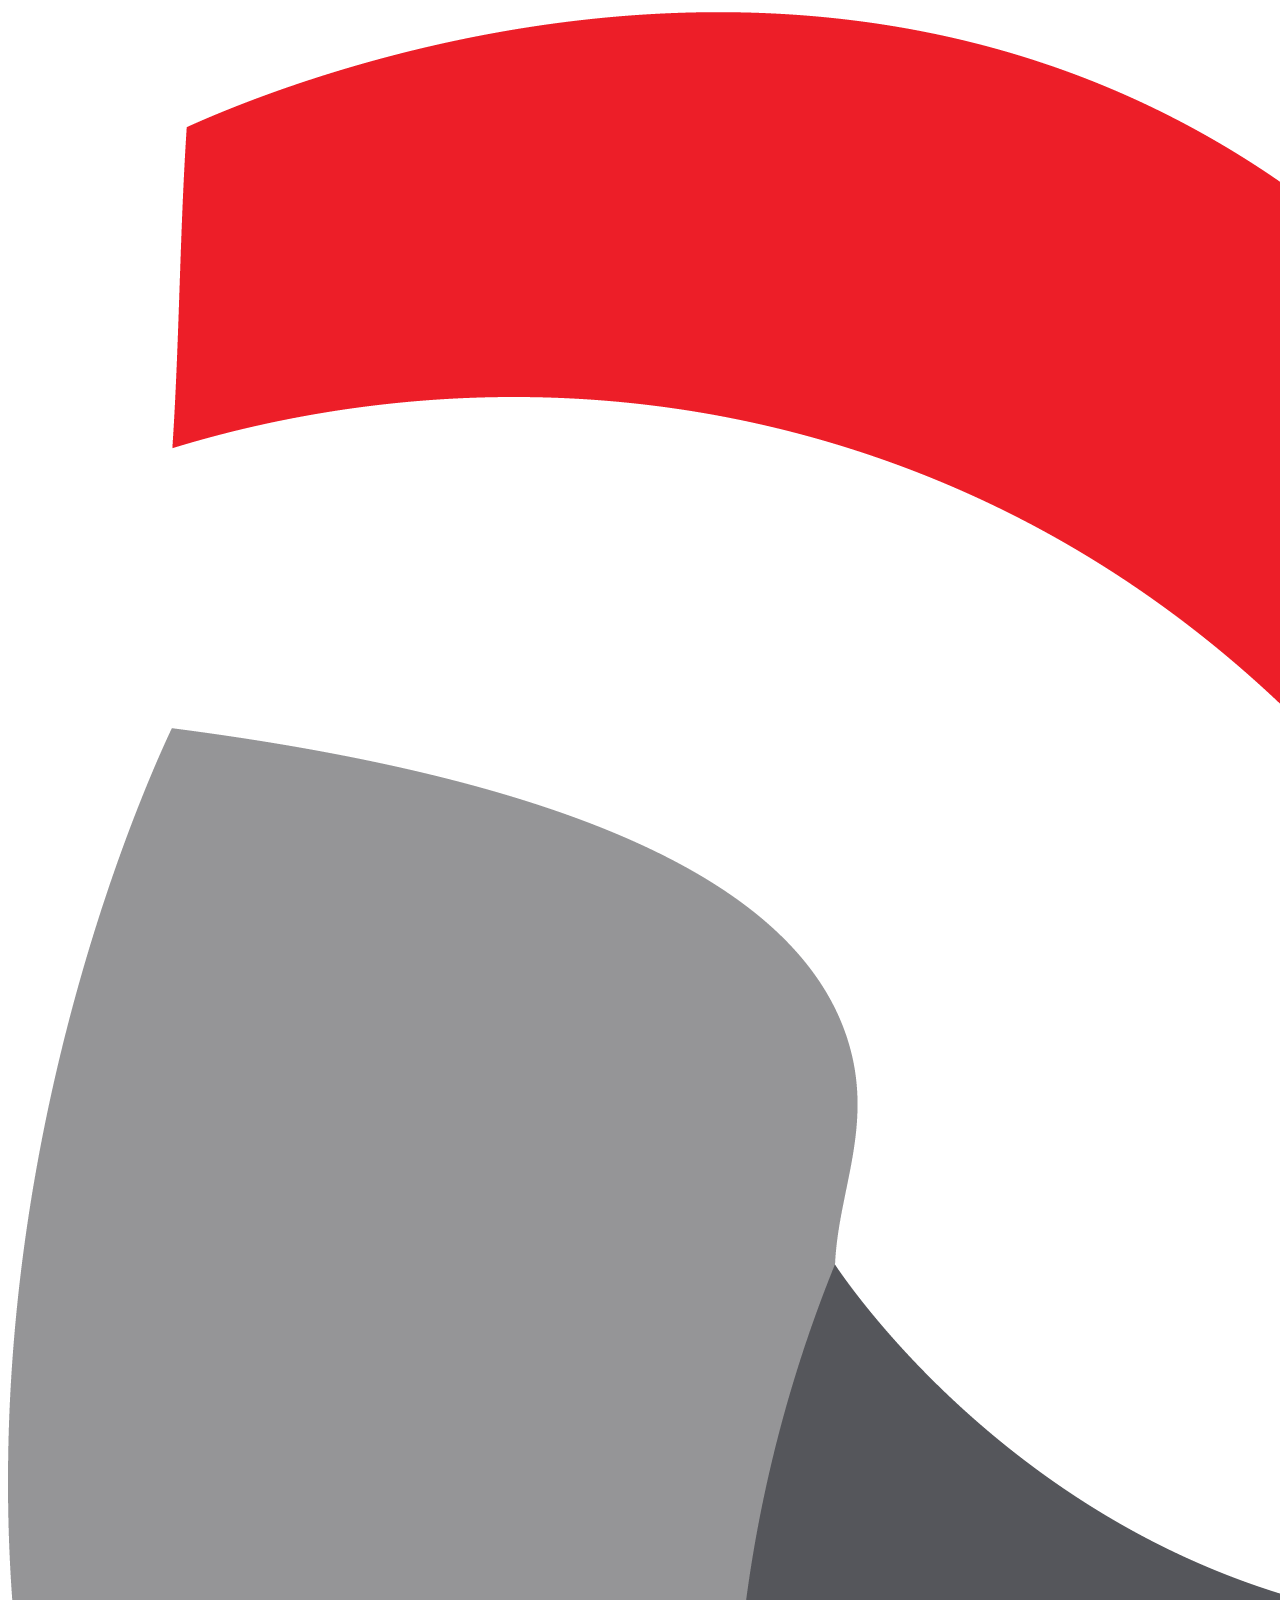
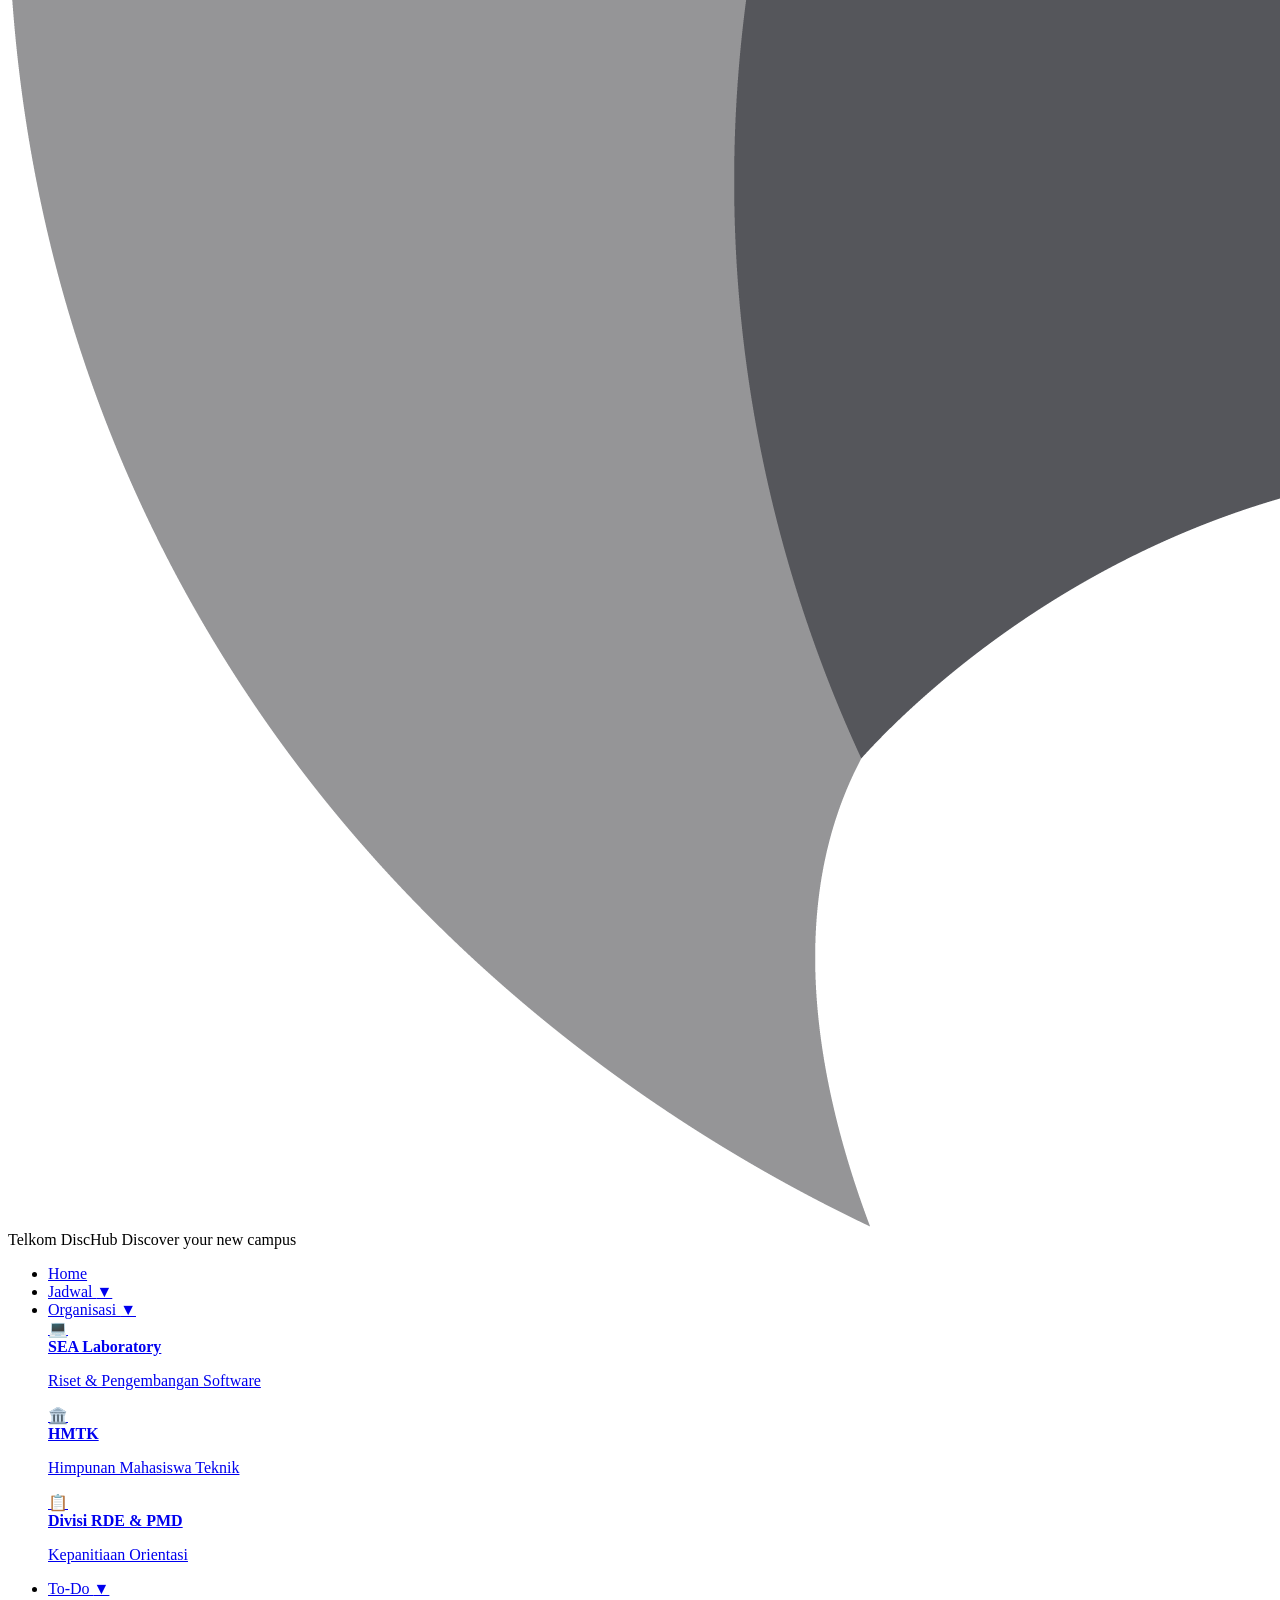
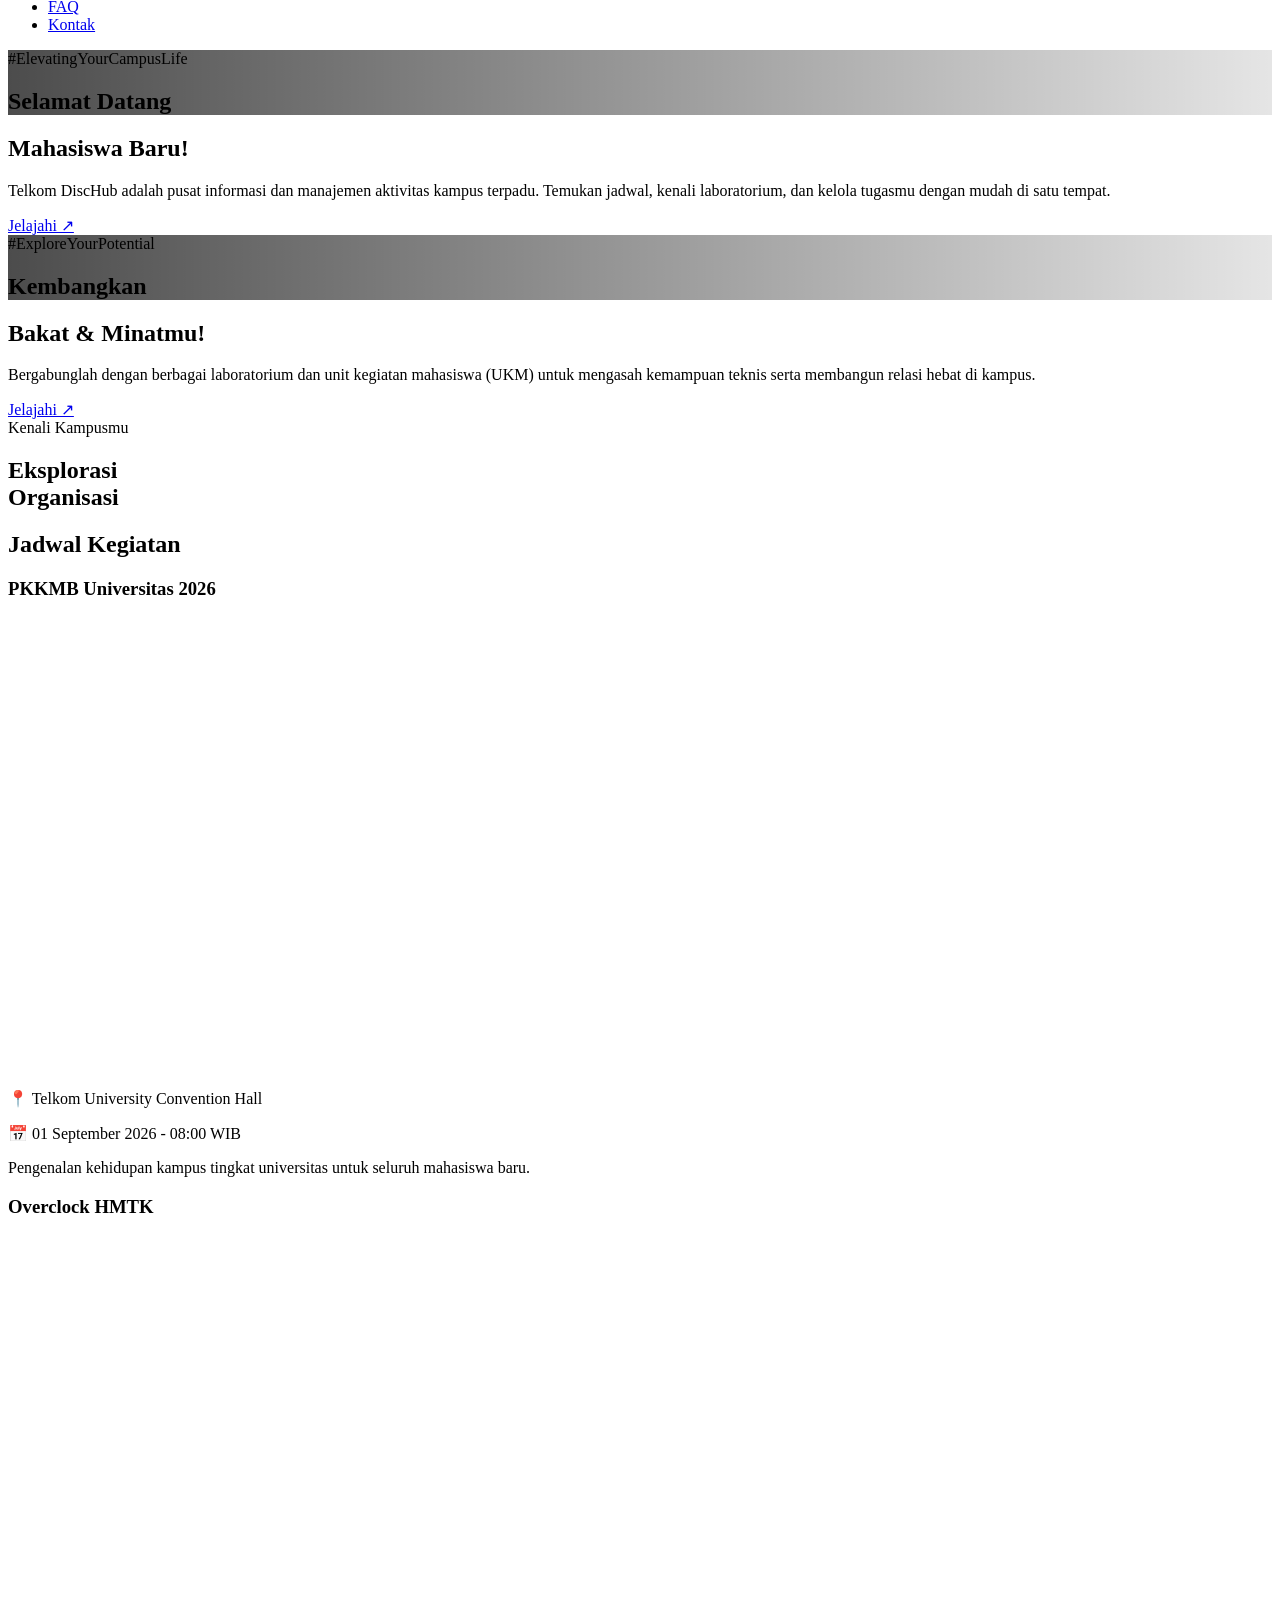
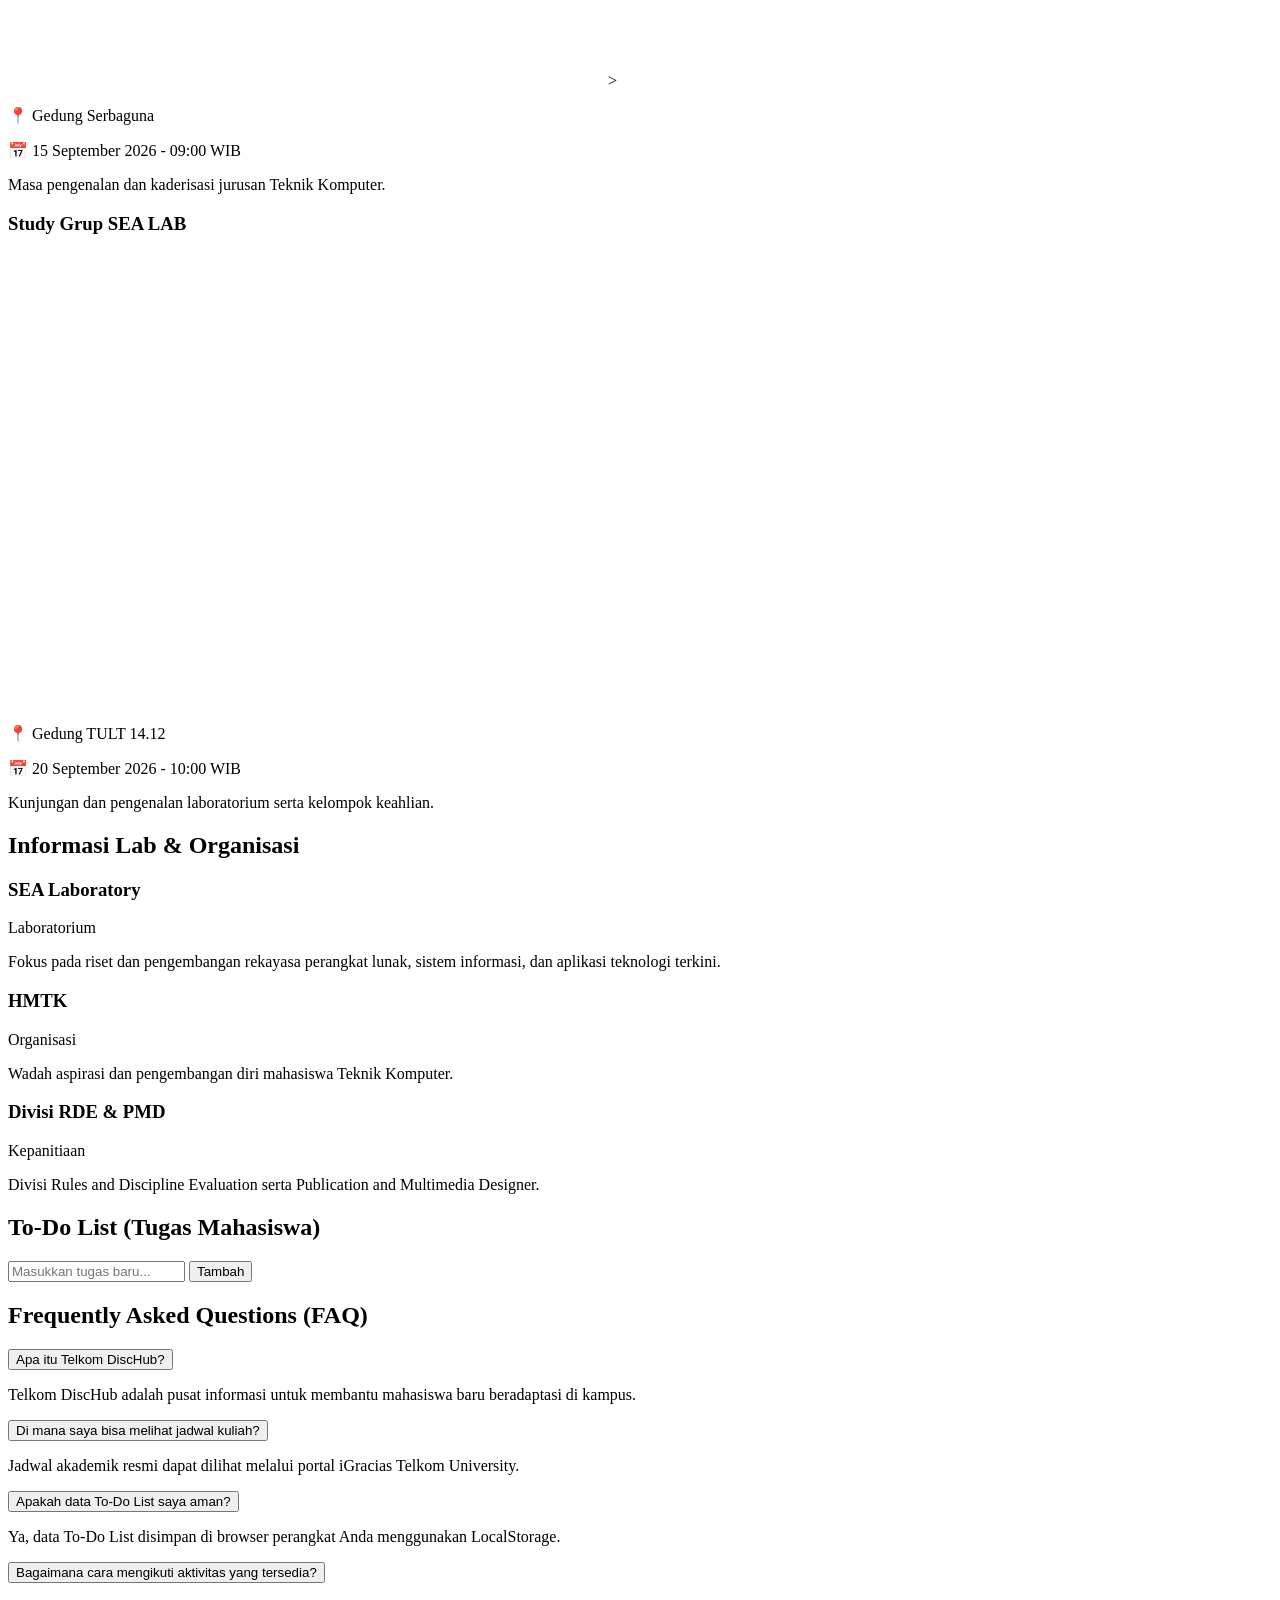
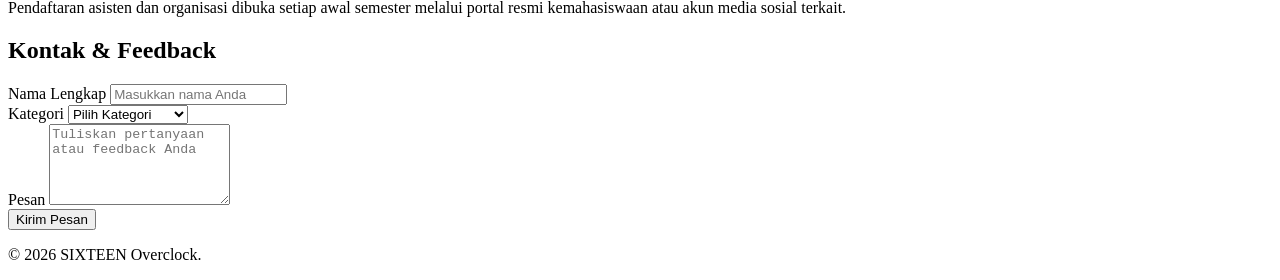
==== commit 49f2c2c0: "Adding some little detail." ====
--- a/index.HTML
+++ b/index.HTML
@@ -6,7 +6,7 @@
     <meta name="viewport" content="width=device-width, initial-scale=1.0">
     <title>Telkom DiscHub | Campus Hub</title>
     <link href="https://fonts.cdnfonts.com/css/gotham-rounded" rel="stylesheet">
-    <link rel="stylesheet" href="style.CSS">
+    <link rel="stylesheet" href="style.css">
 </head>
 
 <body>
@@ -281,7 +281,7 @@
         <p>&copy; 2026 SIXTEEN Overclock.</p>
     </footer>
 
-    <script src="script.JS"></script>
+    <script src="script.js"></script>
 </body>
 
 </html>
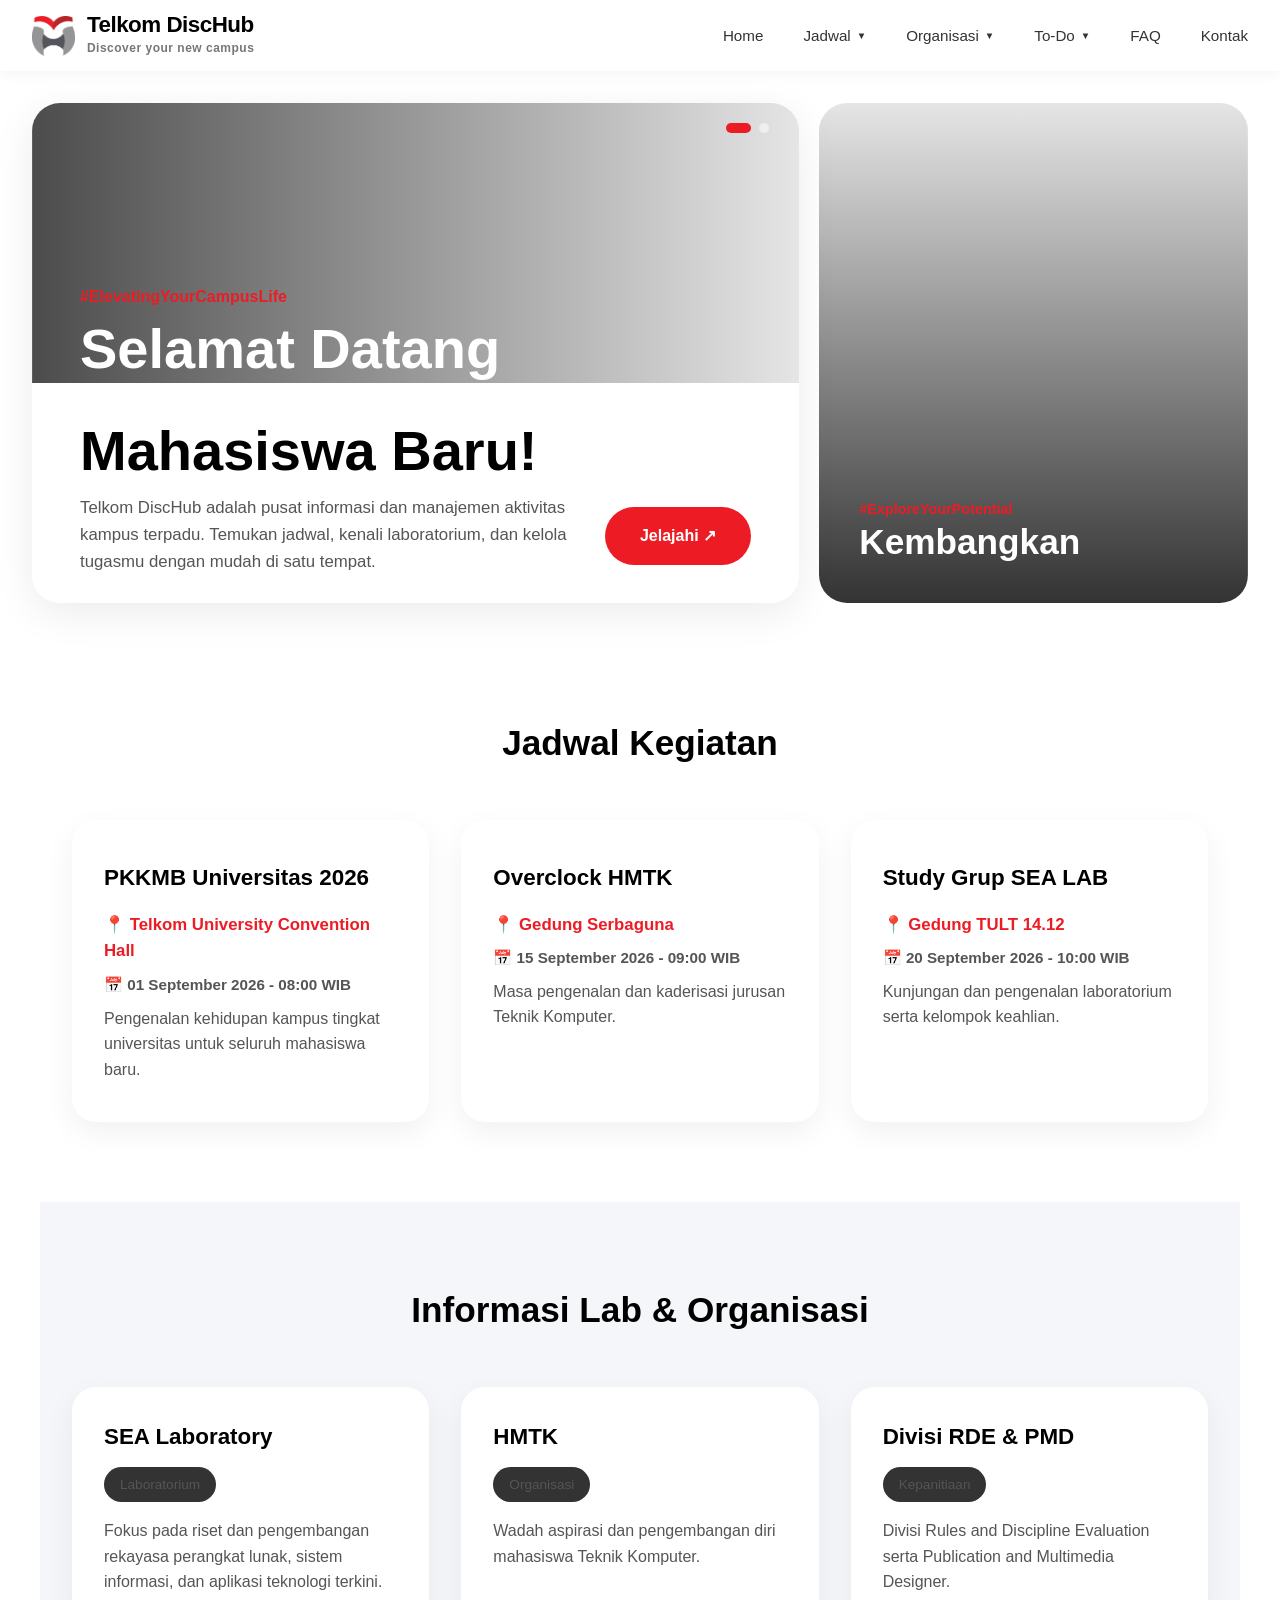
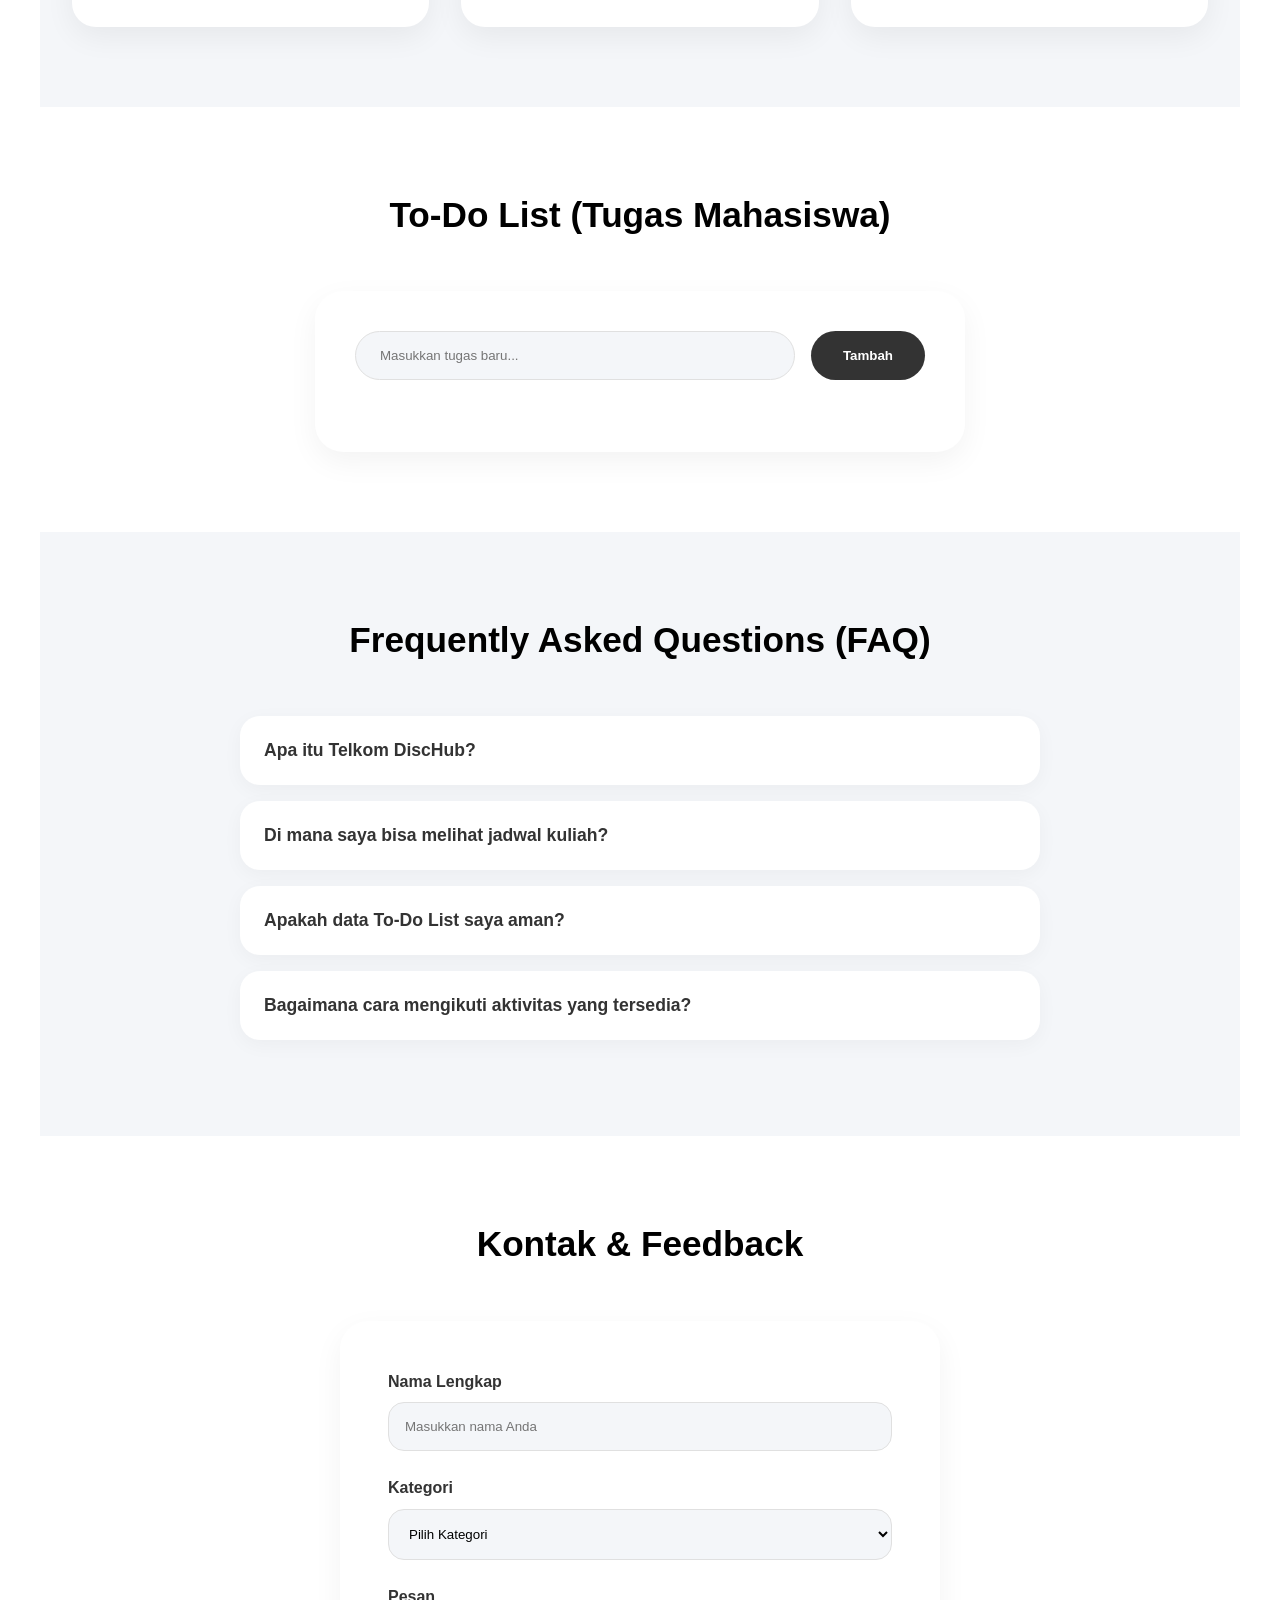
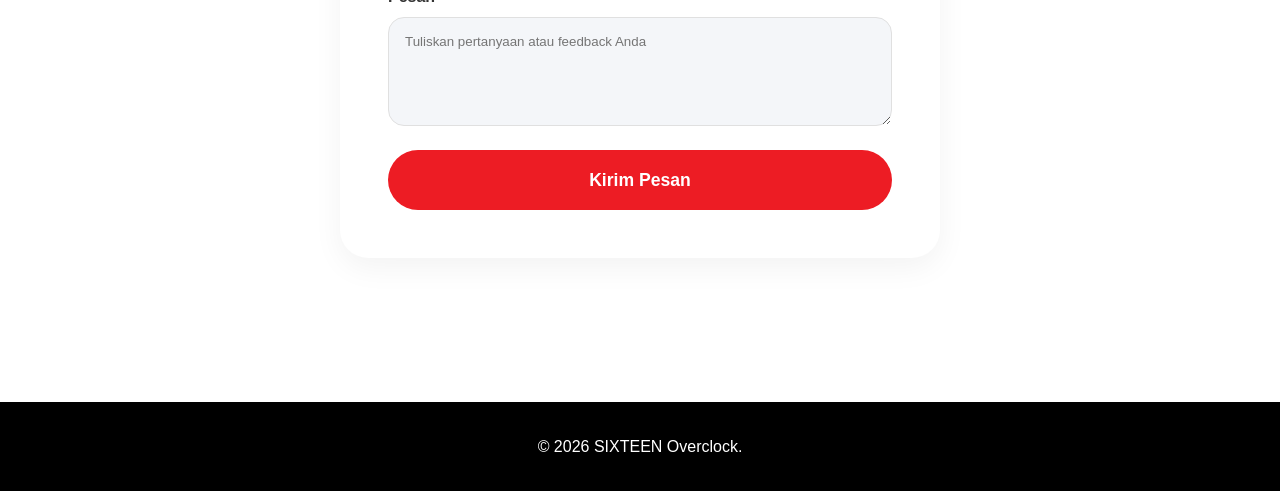
==== commit 983e4c5c: "Update stylesheet and script file references to uppercase" ====
--- a/index.HTML
+++ b/index.HTML
@@ -6,7 +6,7 @@
     <meta name="viewport" content="width=device-width, initial-scale=1.0">
     <title>Telkom DiscHub | Campus Hub</title>
     <link href="https://fonts.cdnfonts.com/css/gotham-rounded" rel="stylesheet">
-    <link rel="stylesheet" href="style.css">
+    <link rel="stylesheet" href="style.CSS">
 </head>
 
 <body>
@@ -281,7 +281,7 @@
         <p>&copy; 2026 SIXTEEN Overclock.</p>
     </footer>
 
-    <script src="script.js"></script>
+    <script src="script.JS"></script>
 </body>
 
-</html>+</html>
--- a/style.CSS
+++ b/style.CSS
@@ -0,0 +1,892 @@
+:root {
+    --primary-red: #ED1C24;
+    --dark-gray: #333333;
+    --light-gray: #F4F6F9;
+    --black: #000000;
+    --white: #FFFFFF;
+}
+
+* {
+    margin: 0;
+    padding: 0;
+    box-sizing: border-box;
+    font-family: 'Segoe UI', Tahoma, Geneva, Verdana, sans-serif;
+}
+
+html {
+    scroll-behavior: smooth;
+    scroll-padding-top: 90px;
+}
+
+body {
+    background-color: var(--white);
+    color: var(--dark-gray);
+    line-height: 1.6;
+    overflow-x: hidden;
+}
+
+h1,
+h2,
+h3 {
+    color: var(--black);
+}
+
+h2 {
+    text-align: center;
+    margin-bottom: 3rem;
+    font-size: 2.2rem;
+}
+
+.bg-gray {
+    background-color: var(--light-gray);
+}
+
+.section {
+    padding: 5rem 2rem;
+    max-width: 1200px;
+    margin: 0 auto;
+}
+
+/* Navbar */
+.navbar {
+    position: sticky;
+    top: 0;
+    background-color: var(--white);
+    box-shadow: 0 1px 15px rgba(0, 0, 0, 0.06);
+    z-index: 1000;
+}
+
+.nav-container {
+    max-width: 1300px;
+    margin: 0 auto;
+    padding: 0.8rem 2rem;
+    display: flex;
+    justify-content: space-between;
+    align-items: center;
+}
+
+.logo-wrapper {
+    display: flex;
+    align-items: center;
+    gap: 12px;
+}
+
+.logo-img {
+    height: 40px;
+    width: auto;
+    object-fit: contain;
+}
+
+.logo-text-group {
+    display: flex;
+    flex-direction: column;
+    justify-content: center;
+}
+
+.logo-text {
+    font-family: 'Gotham Rounded', sans-serif;
+    font-weight: 700;
+    font-size: 1.4rem;
+    color: var(--black);
+    letter-spacing: -0.5px;
+    line-height: 1.1;
+}
+
+.logo-tagline {
+    font-size: 0.75rem;
+    color: #777;
+    font-weight: 600;
+    margin-top: 2px;
+    letter-spacing: 0.5px;
+}
+
+.hamburger {
+    display: none;
+    flex-direction: column;
+    justify-content: space-between;
+    width: 28px;
+    height: 20px;
+    cursor: pointer;
+    z-index: 1001;
+}
+
+.hamburger .line {
+    width: 100%;
+    height: 3px;
+    background-color: var(--black);
+    border-radius: 10px;
+    transition: all 0.3s ease-in-out;
+}
+
+.nav-links {
+    list-style: none;
+    display: flex;
+    gap: 2.5rem;
+    align-items: center;
+}
+
+.nav-links>li>a {
+    text-decoration: none;
+    color: var(--dark-gray);
+    font-weight: 500;
+    font-size: 0.95rem;
+    transition: color 0.3s;
+    display: flex;
+    align-items: center;
+    gap: 6px;
+    padding: 10px 0;
+}
+
+.nav-links>li>a:hover {
+    color: var(--primary-red);
+}
+
+.chevron {
+    font-size: 0.6rem;
+    transition: transform 0.3s ease;
+}
+
+.dropdown {
+    position: relative;
+}
+
+.dropdown:hover .chevron {
+    transform: rotate(180deg);
+    color: var(--primary-red);
+}
+
+.dropdown-content {
+    position: absolute;
+    top: 100%;
+    left: 0;
+    background-color: var(--white);
+    min-width: 320px;
+    box-shadow: 0 10px 30px rgba(0, 0, 0, 0.08);
+    border-radius: 16px;
+    padding: 1rem;
+    opacity: 0;
+    visibility: hidden;
+    transition: all 0.3s ease;
+    z-index: 1001;
+    display: flex;
+    flex-direction: column;
+    gap: 5px;
+}
+
+.dropdown:hover .dropdown-content {
+    opacity: 1;
+    visibility: visible;
+}
+
+.dropdown-item {
+    display: flex;
+    align-items: flex-start;
+    gap: 15px;
+    padding: 12px;
+    text-decoration: none;
+    border-radius: 12px;
+    transition: background-color 0.2s;
+}
+
+.dropdown-item:hover {
+    background-color: var(--light-gray);
+}
+
+.dropdown-icon {
+    font-size: 1.5rem;
+}
+
+.dropdown-text strong {
+    color: var(--black);
+    font-size: 0.95rem;
+    display: block;
+    margin-bottom: 2px;
+}
+
+.dropdown-text p {
+    color: #777;
+    font-size: 0.8rem;
+    line-height: 1.3;
+}
+
+.dropdown-item:hover .dropdown-text strong {
+    color: var(--primary-red);
+}
+
+/* Hero Section */
+.hero-section {
+    max-width: 1300px;
+    margin: 2rem auto;
+    padding: 0 2rem;
+}
+
+.hero-container {
+    display: flex;
+    gap: 20px;
+    height: 500px;
+}
+
+.hero-main {
+    flex: 2.2;
+    position: relative;
+    background-color: var(--white);
+    border-radius: 28px;
+    box-shadow: 0 10px 40px rgba(0, 0, 0, 0.08);
+    overflow: hidden;
+    touch-action: pan-y;
+}
+
+.slide {
+    display: none;
+    height: 100%;
+}
+
+.slide.active {
+    display: block;
+}
+
+.slide-img {
+    height: 340px;
+    background-size: cover;
+    background-position: center;
+    padding: 3rem;
+    display: flex;
+    flex-direction: column;
+    justify-content: flex-end;
+    user-select: none;
+}
+
+.title-blue-zone {
+    margin-bottom: 1rem;
+    pointer-events: none;
+}
+
+.hashtag {
+    color: var(--primary-red);
+    font-weight: bold;
+    margin-bottom: 0.5rem;
+    font-size: 1rem;
+    display: inline-block;
+}
+
+.title-white {
+    color: var(--white);
+    font-size: 3.5rem;
+    line-height: 1.1;
+    font-family: 'Gotham Rounded', sans-serif;
+}
+
+/* KOTAK PUTIH (REVISI RED & YELLOW) */
+.slide-content-red-zone {
+    background-color: var(--white);
+    width: 100%;
+    /* Kotak penuh sampai tepi */
+    margin-top: -60px;
+    padding: 2.5rem 3rem 4.5rem;
+    /* Padding bawah ditambah biar nggak mepet */
+    border-radius: 0;
+    /* Lengkungan dihapus */
+    position: relative;
+    z-index: 2;
+    pointer-events: none;
+}
+
+.title-black {
+    color: var(--black);
+    font-size: 3.5rem;
+    line-height: 1;
+    margin-bottom: 1rem;
+    font-family: 'Gotham Rounded', sans-serif;
+}
+
+.desc-btn-row {
+    display: flex;
+    justify-content: space-between;
+    align-items: center;
+    gap: 30px;
+    pointer-events: auto;
+}
+
+.desc-btn-row p {
+    flex: 1;
+    color: #555;
+    font-size: 1.05rem;
+}
+
+.cta-btn {
+    background-color: var(--primary-red);
+    color: var(--white);
+    padding: 1rem 2.2rem;
+    border-radius: 50px;
+    text-decoration: none;
+    font-weight: bold;
+    white-space: nowrap;
+    transition: background 0.3s, transform 0.2s;
+}
+
+.cta-btn:hover {
+    background-color: #C6131B;
+    transform: translateY(-2px);
+}
+
+.slide-up-anim {
+    opacity: 0;
+    transform: translateY(30px);
+}
+
+.slide.active .slide-up-anim {
+    animation: slideUp 0.8s forwards cubic-bezier(0.2, 0.8, 0.2, 1);
+}
+
+.slide.active .delay-1 {
+    animation-delay: 0.15s;
+}
+
+@keyframes slideUp {
+    to {
+        opacity: 1;
+        transform: translateY(0);
+    }
+}
+
+.slider-indicators {
+    position: absolute;
+    top: 20px;
+    right: 30px;
+    display: flex;
+    gap: 8px;
+    z-index: 5;
+}
+
+.dot {
+    width: 10px;
+    height: 10px;
+    background-color: rgba(255, 255, 255, 0.5);
+    border-radius: 50%;
+    transition: 0.3s;
+    cursor: pointer;
+}
+
+.dot.active {
+    background-color: var(--primary-red);
+    width: 25px;
+    border-radius: 20px;
+}
+
+/* Hero Kanan (Preview Image) */
+.hero-side {
+    flex: 1;
+    background-position: center;
+    background-size: cover;
+    border-radius: 28px;
+    padding: 2.5rem;
+    display: flex;
+    flex-direction: column;
+    justify-content: flex-end;
+    transition: background-image 0.5s ease-in-out;
+}
+
+.hashtag-side {
+    color: var(--primary-red);
+    font-weight: bold;
+    margin-bottom: 0.5rem;
+    font-size: 0.9rem;
+}
+
+.hero-side h2 {
+    color: var(--white);
+    text-align: left;
+    font-size: 2.2rem;
+    line-height: 1.2;
+    margin-bottom: 0;
+}
+
+.card-grid {
+    display: grid;
+    grid-template-columns: repeat(auto-fit, minmax(300px, 1fr));
+    gap: 2rem;
+}
+
+/* Chest Opening Map */
+.chest-card {
+    background: var(--white);
+    border-radius: 24px;
+    padding: 2.5rem 2rem;
+    box-shadow: 0 10px 30px rgba(0, 0, 0, 0.06);
+    transition: transform 0.4s ease, box-shadow 0.4s ease;
+    display: flex;
+    flex-direction: column;
+    z-index: 1;
+}
+
+.chest-top {
+    transition: transform 0.5s cubic-bezier(0.25, 0.8, 0.25, 1);
+}
+
+.chest-top h3 {
+    margin-bottom: 0;
+    font-size: 1.4rem;
+}
+
+.chest-middle {
+    max-height: 0;
+    opacity: 0;
+    overflow: hidden;
+    transition: all 0.5s cubic-bezier(0.25, 0.8, 0.25, 1);
+    margin: 0;
+}
+
+.chest-middle iframe {
+    width: 100%;
+    height: 180px;
+    border: none;
+    border-radius: 12px;
+}
+
+.chest-bottom {
+    transition: transform 0.5s cubic-bezier(0.25, 0.8, 0.25, 1);
+    margin-top: 1rem;
+}
+
+.chest-bottom p {
+    color: #555;
+}
+
+.chest-bottom .location {
+    color: var(--primary-red);
+    font-weight: bold;
+    font-size: 1.05rem;
+    margin-bottom: 0.5rem;
+}
+
+.chest-bottom .date {
+    font-size: 0.95rem;
+    font-weight: 600;
+    margin-bottom: 0.5rem;
+}
+
+.chest-card:hover {
+    box-shadow: 0 15px 40px rgba(0, 0, 0, 0.12);
+    transform: translateY(-5px);
+}
+
+.chest-card:hover .chest-top {
+    transform: translateY(-10px);
+}
+
+.chest-card:hover .chest-middle {
+    max-height: 200px;
+    opacity: 1;
+    margin: 1.5rem 0;
+}
+
+.chest-card:hover .chest-bottom {
+    transform: translateY(10px);
+}
+
+/* Card Normal */
+.card {
+    background: var(--white);
+    border: none;
+    border-radius: 24px;
+    padding: 2rem;
+    box-shadow: 0 10px 30px rgba(0, 0, 0, 0.06);
+    transition: transform 0.3s, box-shadow 0.3s;
+}
+
+.card:hover {
+    transform: translateY(-8px);
+    box-shadow: 0 15px 40px rgba(0, 0, 0, 0.1);
+}
+
+.card h3 {
+    margin-bottom: 0.8rem;
+    font-size: 1.4rem;
+}
+
+.badge {
+    display: inline-block;
+    background: var(--dark-gray);
+    color: var(--white);
+    padding: 0.4rem 1rem;
+    border-radius: 50px;
+    font-size: 0.85rem;
+    margin-bottom: 1rem;
+    font-weight: 500;
+}
+
+.card p {
+    color: #555;
+}
+
+/* To-Do List */
+.todo-container {
+    max-width: 650px;
+    margin: 0 auto;
+    background: var(--white);
+    padding: 2.5rem;
+    border-radius: 28px;
+    box-shadow: 0 10px 30px rgba(0, 0, 0, 0.05);
+}
+
+.todo-input-area {
+    display: flex;
+    gap: 1rem;
+    margin-bottom: 2rem;
+}
+
+.todo-input-area input {
+    flex: 1;
+    padding: 1rem 1.5rem;
+    border: 1px solid #E0E0E0;
+    border-radius: 50px;
+    background: var(--light-gray);
+    outline: none;
+    transition: 0.3s;
+}
+
+.todo-input-area input:focus {
+    border-color: var(--primary-red);
+    background: var(--white);
+}
+
+.todo-input-area button {
+    background: var(--dark-gray);
+    color: var(--white);
+    border: none;
+    padding: 0 2rem;
+    border-radius: 50px;
+    cursor: pointer;
+    font-weight: bold;
+    transition: 0.3s;
+}
+
+.todo-input-area button:hover {
+    background: var(--black);
+}
+
+#taskList {
+    list-style: none;
+}
+
+#taskList li {
+    display: flex;
+    justify-content: space-between;
+    align-items: center;
+    background: var(--light-gray);
+    padding: 1.2rem;
+    margin-bottom: 0.8rem;
+    border-radius: 16px;
+    transition: 0.3s;
+}
+
+#taskList li:hover {
+    transform: translateX(5px);
+}
+
+#taskList li.completed span {
+    text-decoration: line-through;
+    color: #999;
+}
+
+#taskList li button {
+    background: var(--primary-red);
+    color: var(--white);
+    border: none;
+    padding: 0.5rem 1rem;
+    border-radius: 50px;
+    cursor: pointer;
+    font-weight: bold;
+}
+
+.task-content {
+    display: flex;
+    align-items: center;
+    gap: 12px;
+}
+
+.task-content input[type="checkbox"] {
+    transform: scale(1.3);
+    cursor: pointer;
+    accent-color: var(--primary-red);
+}
+
+/* FAQ */
+.faq-container {
+    max-width: 800px;
+    margin: 0 auto;
+}
+
+.faq-item {
+    margin-bottom: 1rem;
+    border-radius: 20px;
+    background: var(--white);
+    box-shadow: 0 5px 20px rgba(0, 0, 0, 0.04);
+    overflow: hidden;
+}
+
+.faq-question {
+    width: 100%;
+    text-align: left;
+    background: none;
+    border: none;
+    padding: 1.5rem;
+    font-size: 1.1rem;
+    font-weight: bold;
+    cursor: pointer;
+    color: var(--dark-gray);
+    transition: 0.3s;
+}
+
+.faq-question:hover {
+    color: var(--primary-red);
+    padding-left: 2rem;
+}
+
+.faq-answer {
+    max-height: 0;
+    overflow: hidden;
+    transition: max-height 0.4s ease-out;
+}
+
+.faq-answer p {
+    padding: 0 1.5rem 1.5rem;
+    color: #555;
+}
+
+.faq-answer.show {
+    max-height: 300px;
+}
+
+/* Contact Form */
+.form-container {
+    max-width: 600px;
+    margin: 0 auto;
+    background: var(--white);
+    padding: 3rem;
+    border-radius: 28px;
+    box-shadow: 0 10px 30px rgba(0, 0, 0, 0.05);
+}
+
+.form-group {
+    margin-bottom: 1.5rem;
+    display: flex;
+    flex-direction: column;
+}
+
+.form-group label {
+    margin-bottom: 0.5rem;
+    font-weight: 600;
+    color: var(--dark-gray);
+}
+
+.form-group input,
+.form-group select,
+.form-group textarea {
+    padding: 1rem;
+    border: 1px solid #E0E0E0;
+    border-radius: 16px;
+    background: var(--light-gray);
+    outline: none;
+    transition: 0.3s;
+}
+
+.form-group input:focus,
+.form-group select:focus,
+.form-group textarea:focus {
+    border-color: var(--primary-red);
+    background: var(--white);
+}
+
+.submit-btn {
+    width: 100%;
+    background: var(--primary-red);
+    color: var(--white);
+    border: none;
+    padding: 1.2rem;
+    border-radius: 50px;
+    font-size: 1.1rem;
+    font-weight: bold;
+    cursor: pointer;
+    transition: 0.3s;
+}
+
+.submit-btn:hover {
+    background: #C6131B;
+}
+
+footer {
+    background: var(--black);
+    color: var(--white);
+    text-align: center;
+    padding: 2rem;
+    margin-top: 4rem;
+}
+
+/* RESPONSIVE MOBILE */
+@media (max-width: 1024px) {
+    .hero-container {
+        flex-direction: column;
+        height: auto;
+    }
+
+    .hero-main {
+        height: 480px;
+    }
+
+    .hero-side {
+        height: 320px;
+    }
+
+    .slide-content-red-zone {
+        width: 100%;
+        margin-top: -40px;
+        border-radius: 0;
+        padding: 2.5rem 2rem 4rem;
+    }
+
+    .desc-btn-row {
+        flex-direction: column;
+        align-items: flex-start;
+        gap: 15px;
+    }
+
+    .title-white,
+    .title-black {
+        font-size: 2.8rem;
+    }
+}
+
+@media (max-width: 900px) {
+    .hero-section {
+        margin: 1rem auto;
+        padding: 0 1rem;
+    }
+
+    .hero-main {
+        height: 430px;
+        border-radius: 20px;
+    }
+
+    .slide-img {
+        height: 260px;
+        padding: 2rem;
+    }
+
+    .title-white {
+        font-size: 2.2rem;
+    }
+
+    .title-black {
+        font-size: 2.2rem;
+        margin-bottom: 0.5rem;
+    }
+
+    .slide-content-red-zone {
+        margin-top: -30px;
+        padding: 1.5rem 1.5rem 3rem;
+    }
+
+    .desc-btn-row p {
+        font-size: 0.95rem;
+    }
+
+    .cta-btn {
+        padding: 0.8rem 1.8rem;
+        font-size: 0.95rem;
+    }
+
+    .section {
+        padding: 3rem 1.5rem;
+    }
+
+    h2 {
+        font-size: 1.8rem;
+        margin-bottom: 1.8rem;
+    }
+
+    .faq-question {
+        padding: 1rem 1.2rem;
+        font-size: 1rem;
+    }
+
+    .faq-question:hover {
+        padding-left: 1.2rem;
+    }
+
+    .faq-answer p {
+        padding: 0 1.2rem 1.2rem;
+        font-size: 0.9rem;
+    }
+
+    .hamburger {
+        display: flex;
+    }
+
+    .hamburger.active .line:nth-child(1) {
+        transform: translateY(8px) rotate(45deg);
+    }
+
+    .hamburger.active .line:nth-child(2) {
+        opacity: 0;
+    }
+
+    .hamburger.active .line:nth-child(3) {
+        transform: translateY(-9px) rotate(-45deg);
+    }
+
+    .nav-menu {
+        position: absolute;
+        top: 100%;
+        left: 0;
+        width: 100%;
+        background-color: var(--white);
+        box-shadow: 0 10px 15px rgba(0, 0, 0, 0.1);
+        display: flex;
+        flex-direction: column;
+        clip-path: polygon(0 0, 100% 0, 100% 0, 0 0);
+        transition: clip-path 0.4s ease-in-out;
+    }
+
+    .nav-menu.active {
+        clip-path: polygon(0 0, 100% 0, 100% 100%, 0 100%);
+    }
+
+    .nav-links {
+        flex-direction: column;
+        align-items: flex-start;
+        gap: 0;
+        padding: 1rem 2rem;
+    }
+
+    .nav-links>li {
+        width: 100%;
+        border-bottom: 1px solid #eee;
+    }
+
+    .nav-links>li:last-child {
+        border-bottom: none;
+    }
+
+    .nav-links>li>a {
+        padding: 15px 0;
+        width: 100%;
+        justify-content: space-between;
+    }
+
+    .dropdown-content {
+        position: static;
+        box-shadow: none;
+        background-color: var(--light-gray);
+        opacity: 1;
+        visibility: visible;
+        display: none;
+        padding: 0.5rem 1rem;
+        border-radius: 12px;
+        margin-bottom: 10px;
+    }
+
+    .dropdown.active .dropdown-content {
+        display: flex;
+    }
+}
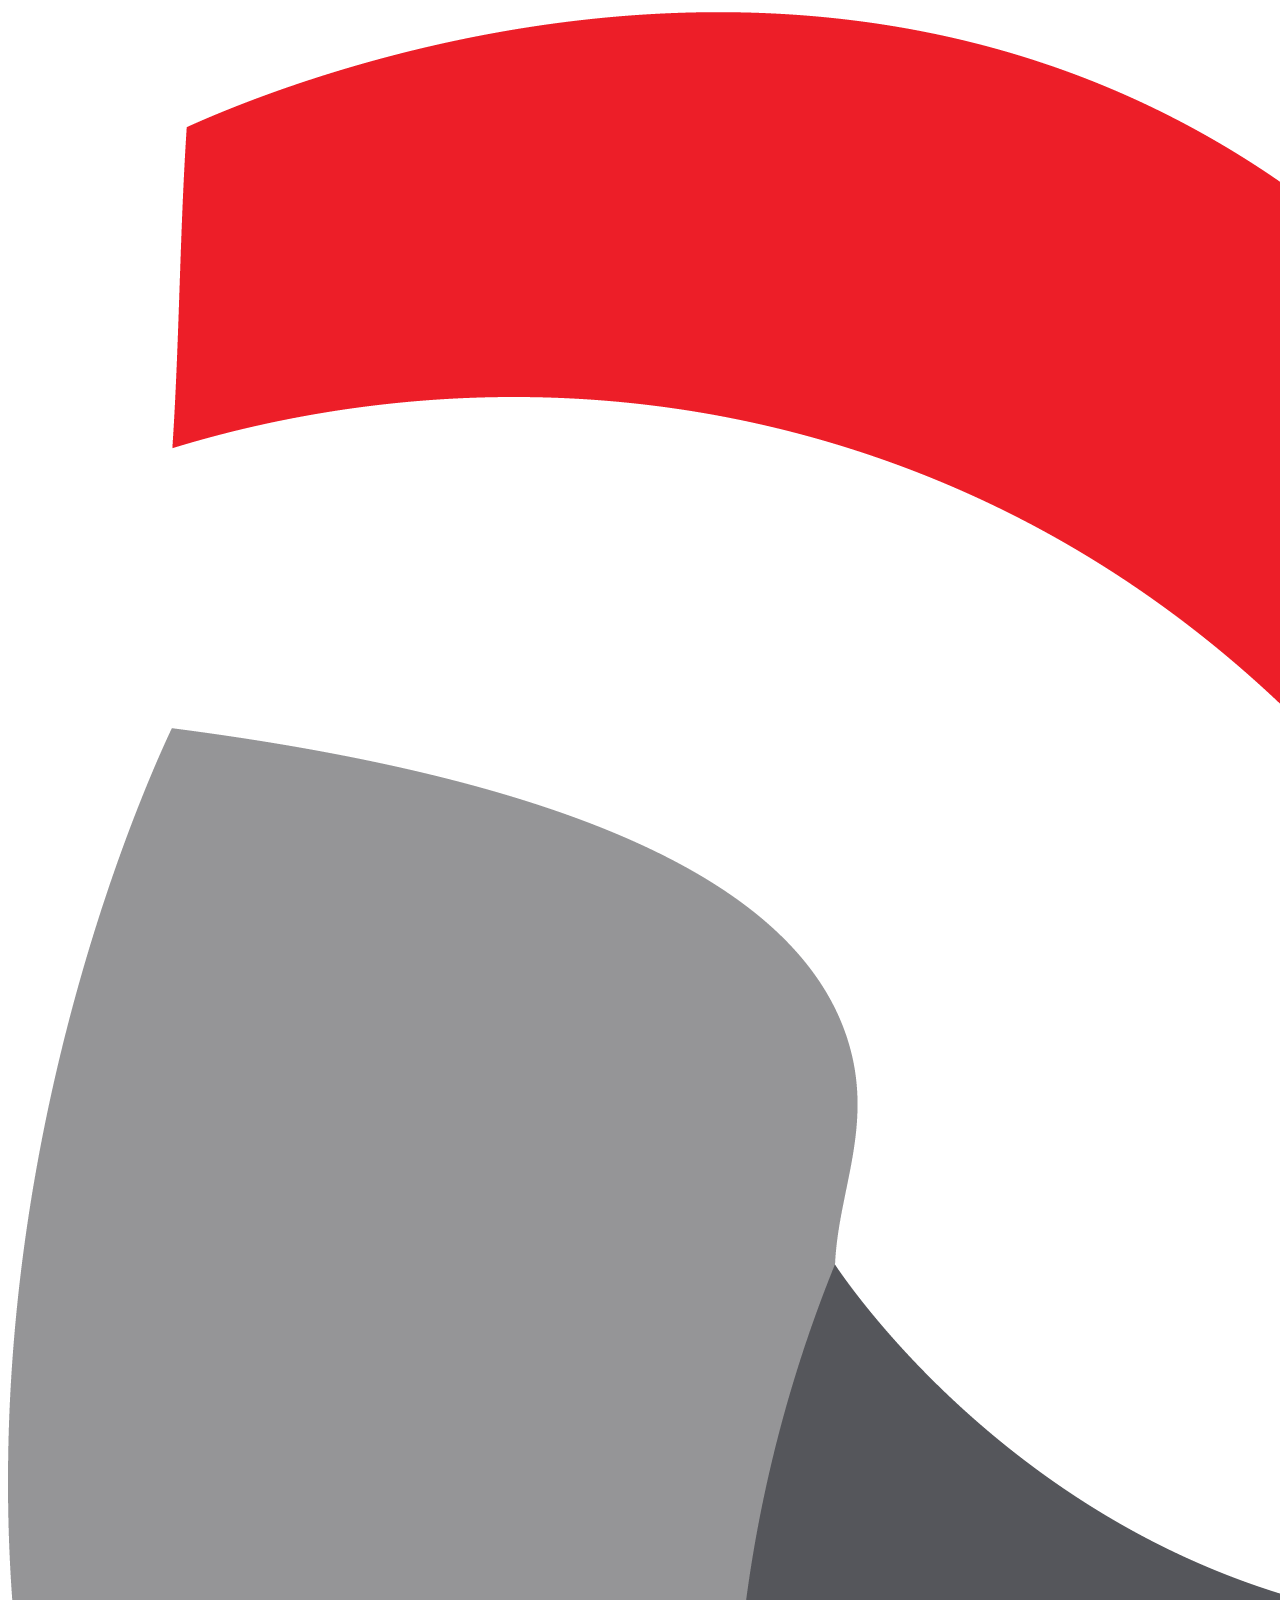
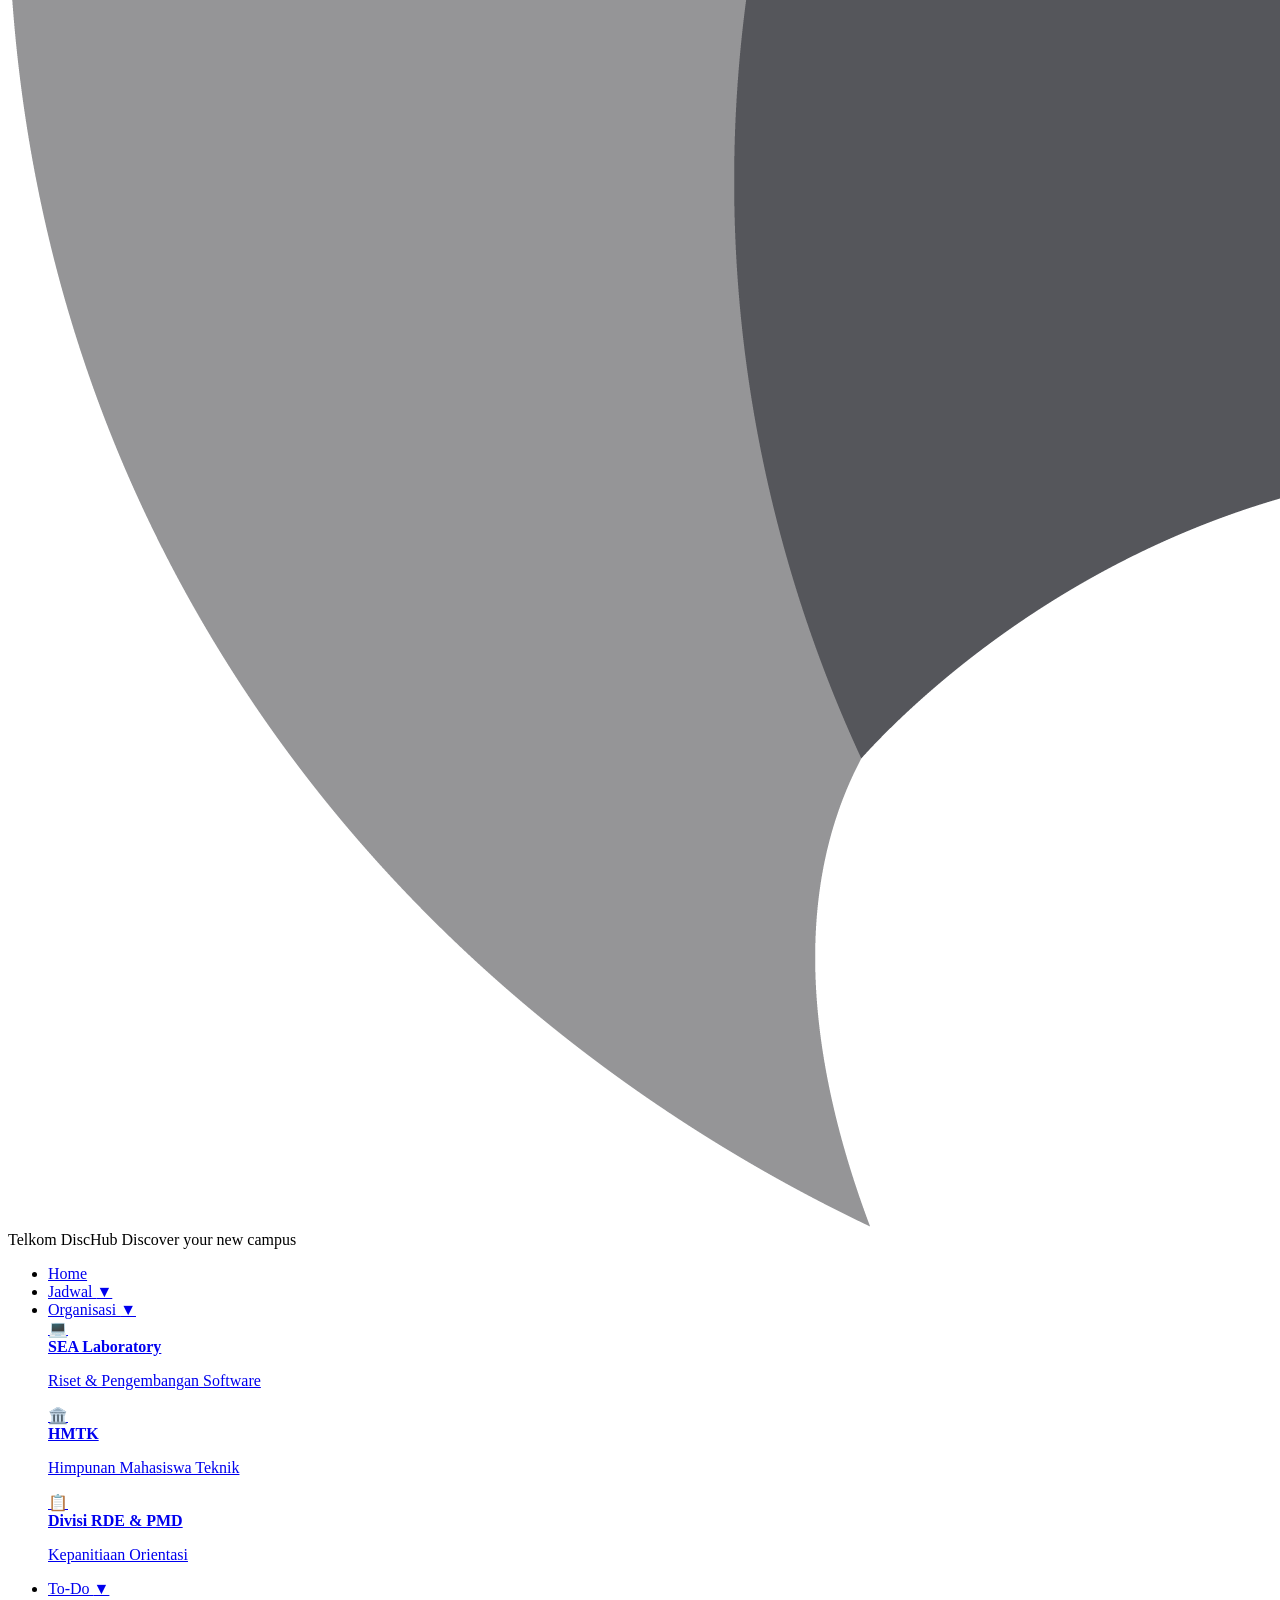
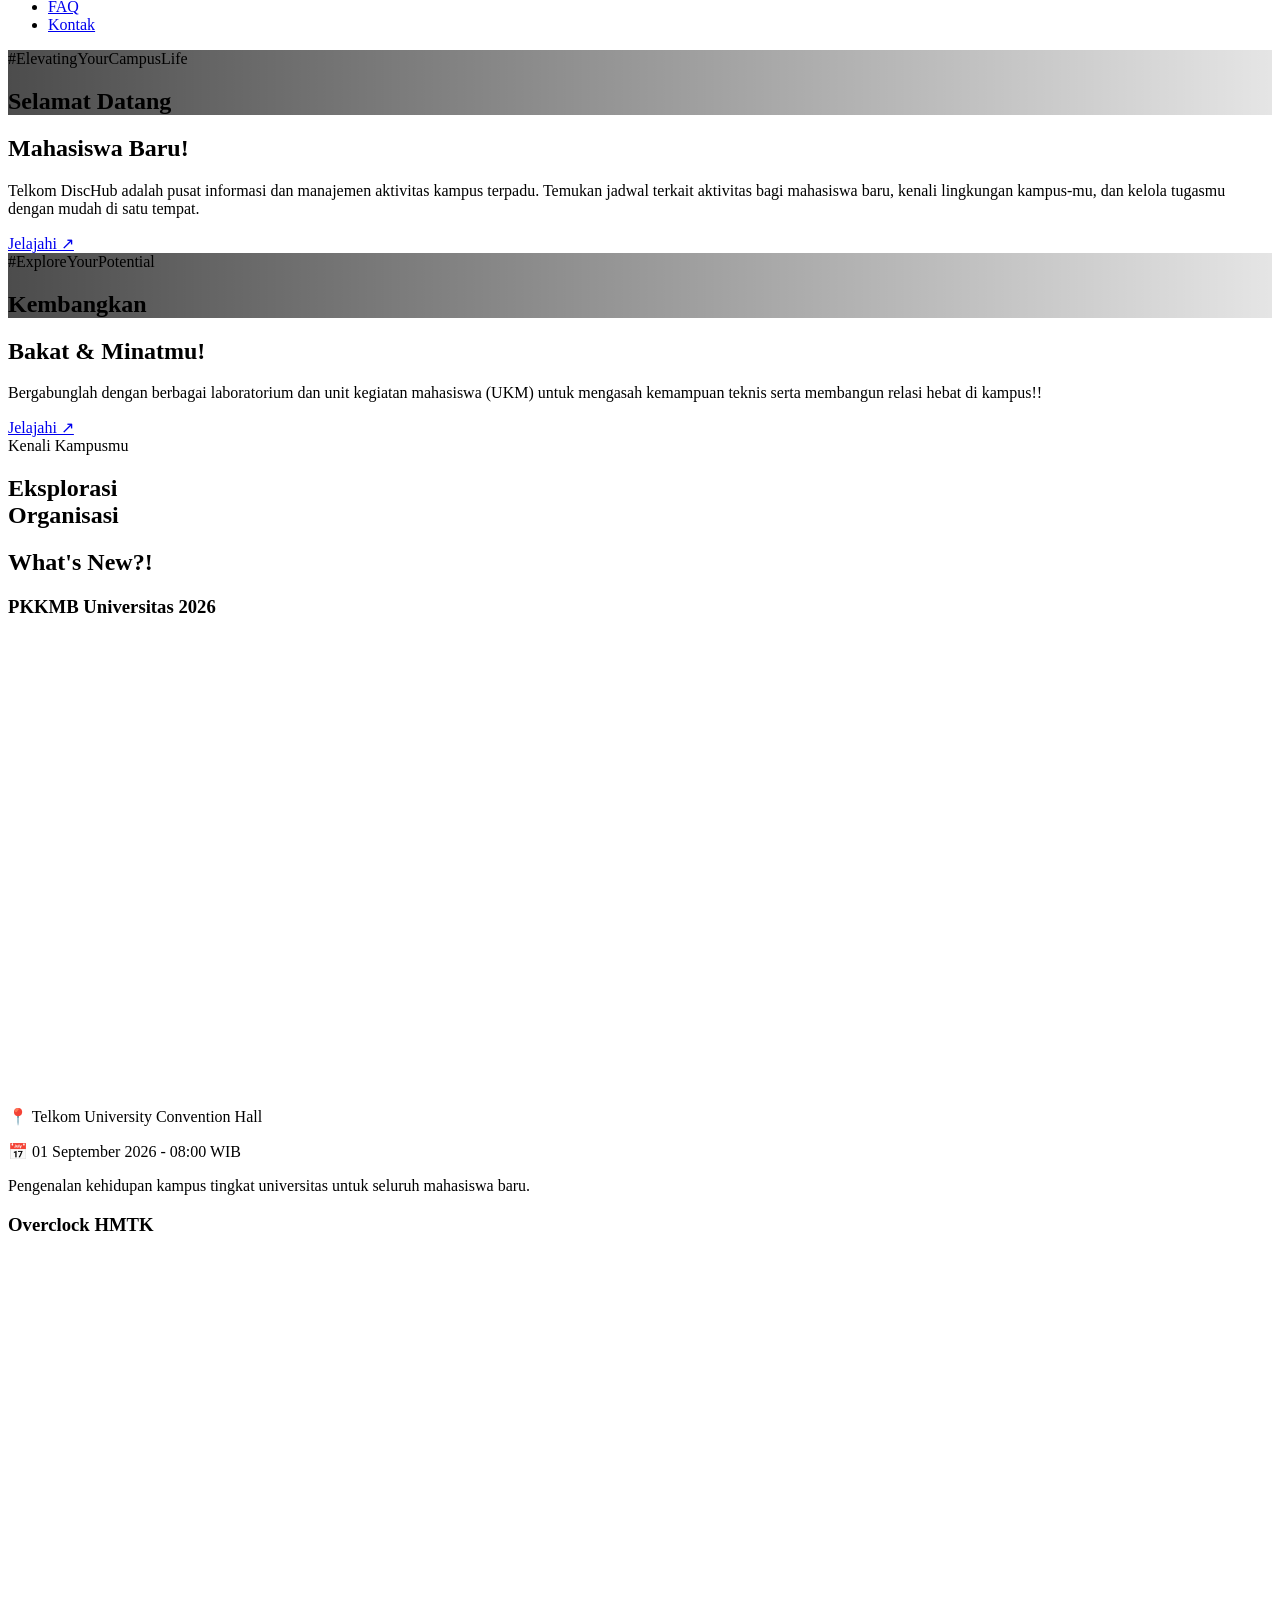
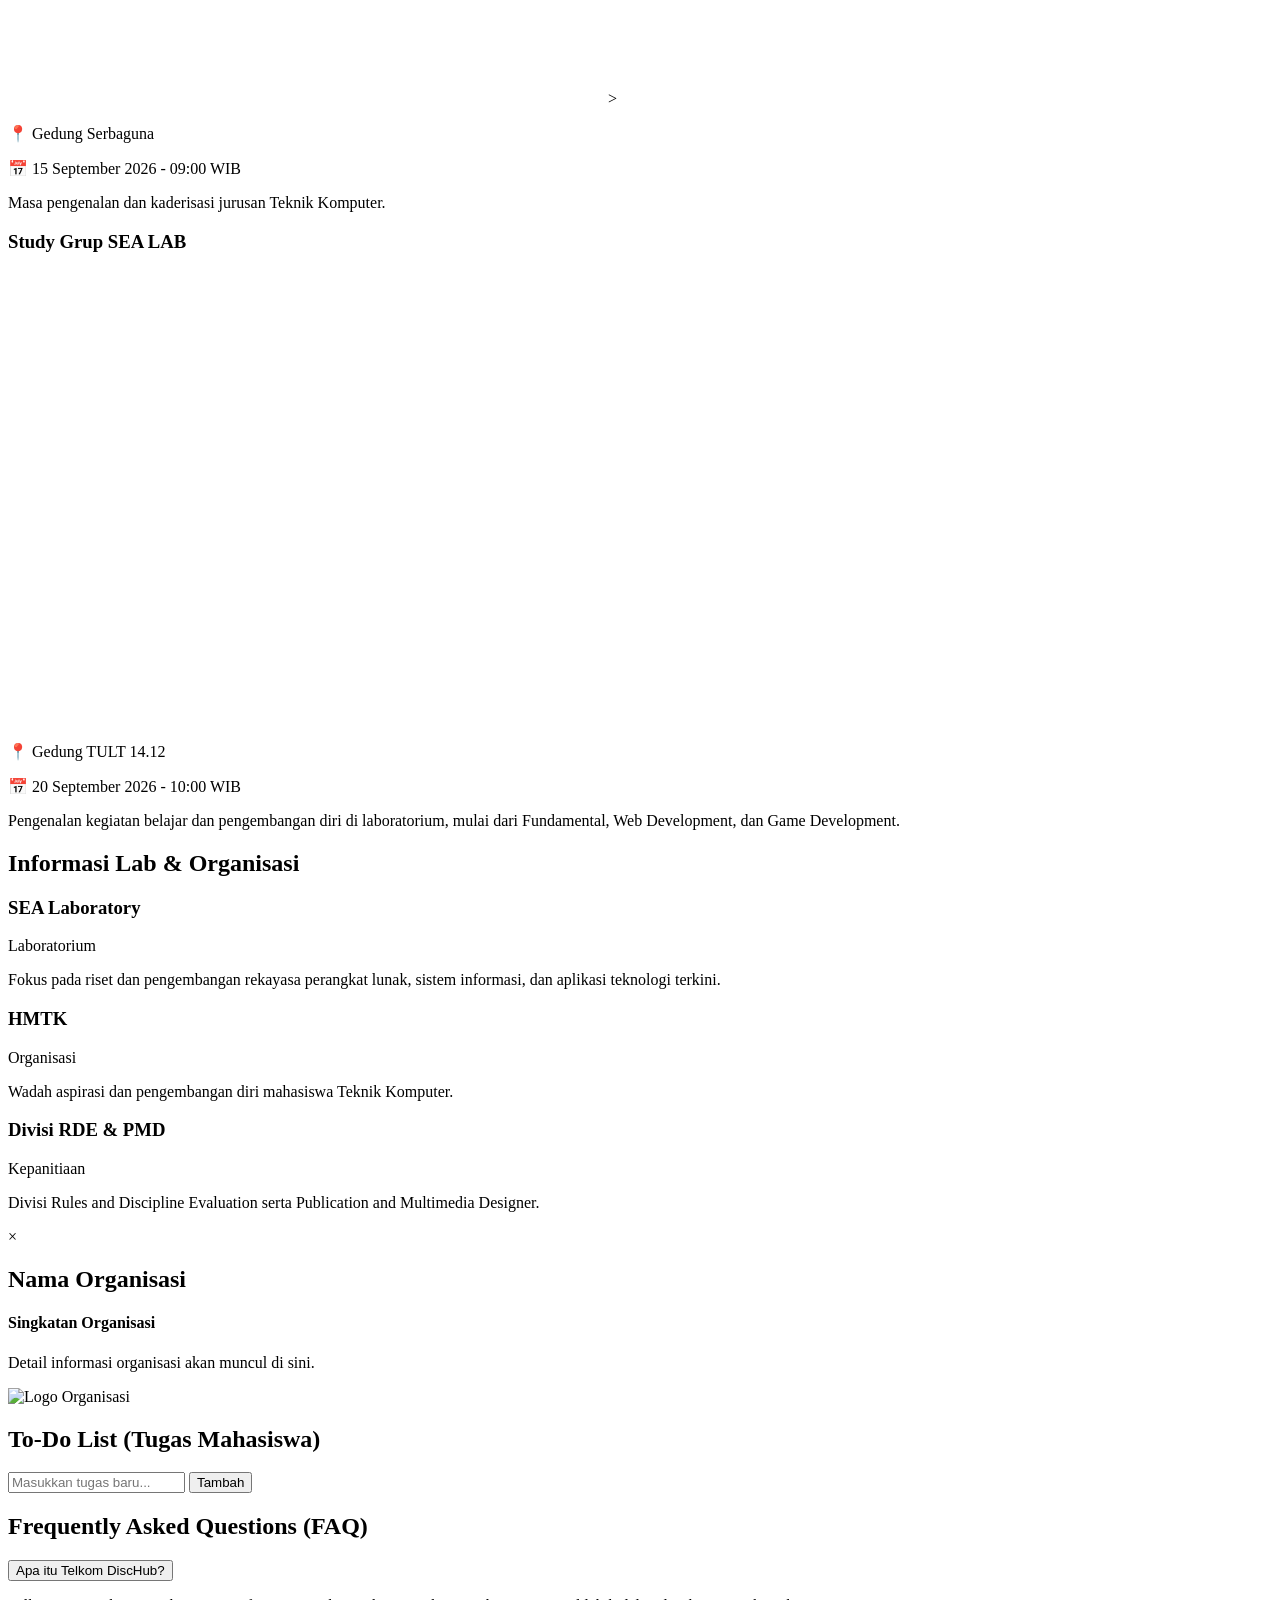
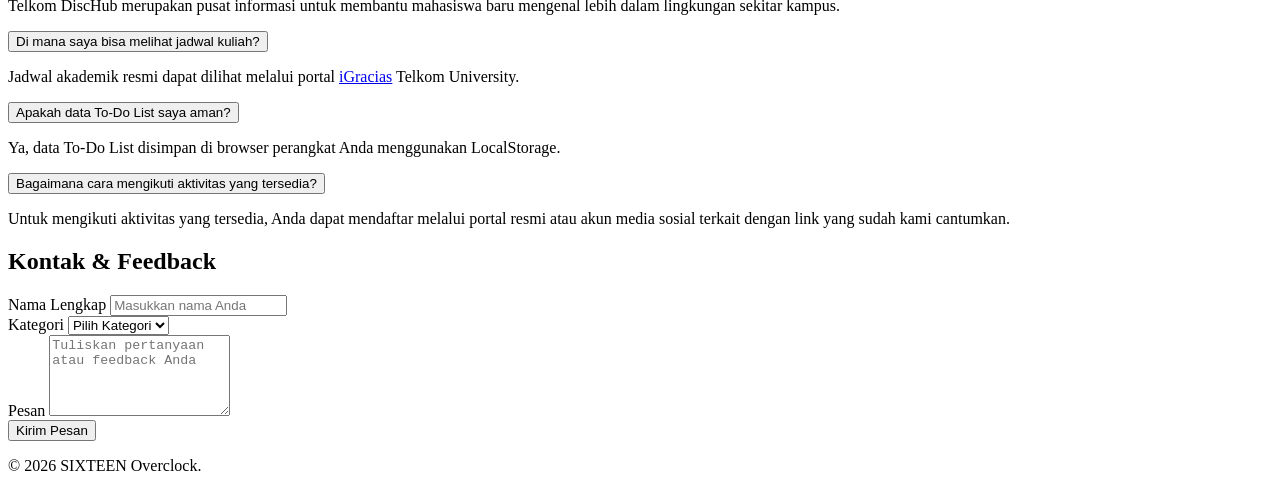
==== commit 60c82a71: "adding some little details." ====
--- a/index.HTML
+++ b/index.HTML
@@ -6,7 +6,7 @@
     <meta name="viewport" content="width=device-width, initial-scale=1.0">
     <title>Telkom DiscHub | Campus Hub</title>
     <link href="https://fonts.cdnfonts.com/css/gotham-rounded" rel="stylesheet">
-    <link rel="stylesheet" href="style.CSS">
+    <link rel="stylesheet" href="style.css">
 </head>
 
 <body>
@@ -73,7 +73,7 @@
 
                 <div class="slide active">
                     <div class="slide-img"
-                        style="background-image: linear-gradient(to right, rgba(0,0,0,0.7), rgba(0,0,0,0.1)), url('https://images.unsplash.com/photo-1541339907198-e08756dedf3f?ixlib=rb-1.2.1&auto=format&fit=crop&w=1200&q=80');">
+                        style="background-image: linear-gradient(to right, rgba(0,0,0,0.7), rgba(0,0,0,0.1)), url('https://smb.telkomuniversity.ac.id/wp-content/uploads/2024/08/Mahasiswa-Telkom-University-Wajib-Asrama-Ini-Aturannya-1.jpg');">
                         <div class="title-blue-zone">
                             <span class="hashtag">#ElevatingYourCampusLife</span>
                             <h1 class="title-white">Selamat Datang</h1>
@@ -83,7 +83,8 @@
                         <h1 class="title-black slide-up-anim">Mahasiswa Baru!</h1>
                         <div class="desc-btn-row slide-up-anim delay-1">
                             <p>Telkom DiscHub adalah pusat informasi dan manajemen aktivitas kampus terpadu. Temukan
-                                jadwal, kenali laboratorium, dan kelola tugasmu dengan mudah di satu tempat.</p>
+                                jadwal terkait aktivitas bagi mahasiswa baru, kenali lingkungan kampus-mu, dan kelola
+                                tugasmu dengan mudah di satu tempat.</p>
                             <a href="#jadwal" class="cta-btn">Jelajahi ↗</a>
                         </div>
                     </div>
@@ -91,7 +92,7 @@
 
                 <div class="slide">
                     <div class="slide-img"
-                        style="background-image: linear-gradient(to right, rgba(0,0,0,0.7), rgba(0,0,0,0.1)), url('https://images.unsplash.com/photo-1523240795612-9a054b0db644?ixlib=rb-1.2.1&auto=format&fit=crop&w=1200&q=80');">
+                        style="background-image: linear-gradient(to right, rgba(0,0,0,0.7), rgba(0,0,0,0.1)), url('https://smb.telkomuniversity.ac.id/wp-content/uploads/2025/11/YK-8.jpg');">
                         <div class="title-blue-zone">
                             <span class="hashtag">#ExploreYourPotential</span>
                             <h1 class="title-white">Kembangkan</h1>
@@ -101,7 +102,7 @@
                         <h1 class="title-black slide-up-anim">Bakat & Minatmu!</h1>
                         <div class="desc-btn-row slide-up-anim delay-1">
                             <p>Bergabunglah dengan berbagai laboratorium dan unit kegiatan mahasiswa (UKM) untuk
-                                mengasah kemampuan teknis serta membangun relasi hebat di kampus.</p>
+                                mengasah kemampuan teknis serta membangun relasi hebat di kampus!!</p>
                             <a href="#organisasi" class="cta-btn">Jelajahi ↗</a>
                         </div>
                     </div>
@@ -122,18 +123,16 @@
         </div>
     </section>
 
-    <!-- SECTION JADWAL (DENGAN GOOGLE MAPS EMBED & ANIMASI CHEST OPENING) -->
+    <!-- SECTION JADWAL -->
     <section id="jadwal" class="section">
-        <h2>Jadwal Kegiatan</h2>
+        <h2>What's New?!</h2>
         <div class="card-grid">
 
-            <!-- CARD 1 -->
             <div class="chest-card">
                 <div class="chest-top">
                     <h3>PKKMB Universitas 2026</h3>
                 </div>
                 <div class="chest-middle">
-                    <!-- Google Maps Iframe (TUC) -->
                     <iframe
                         src="https://www.google.com/maps/embed?pb=!1m14!1m8!1m3!1d4001.5696251170098!2d107.62997684637541!3d-6.971957020301483!3m2!1i1024!2i768!4f13.1!3m3!1m2!1s0x2e68e9adaf2f99a3%3A0xaefd20f00bdb096d!2sTelkom%20University%20Convention%20Hall!5e1!3m2!1sen!2sid!4v1793926164901!5m2!1sen!2sid"
                         width="600" height="450" style="border:0;" allowfullscreen="" loading="lazy"
@@ -146,13 +145,11 @@
                 </div>
             </div>
 
-            <!-- CARD 2 -->
             <div class="chest-card">
                 <div class="chest-top">
                     <h3>Overclock HMTK</h3>
                 </div>
                 <div class="chest-middle">
-                    <!-- Google Maps Iframe (TULT) -->
                     <iframe
                         src="https://www.google.com/maps/embed?pb=!1m14!1m8!1m3!1d1000.3836912629399!2d107.63006782207847!3d-6.976037497763566!3m2!1i1024!2i768!4f13.1!3m3!1m2!1s0x2e68e9af00b7cdc9%3A0x1c0fea24a9c42fd2!2sGedung%20Serba%20Guna%20(GSG)!5e1!3m2!1sen!2sid!4v1793926362187!5m2!1sen!2sid"
                         width="600" height="450" style="border:0;" allowfullscreen="" loading="lazy"
@@ -165,13 +162,11 @@
                 </div>
             </div>
 
-            <!-- CARD 3 -->
             <div class="chest-card">
                 <div class="chest-top">
                     <h3>Study Grup SEA LAB</h3>
                 </div>
                 <div class="chest-middle">
-                    <!-- Google Maps Iframe (Fakultas / Lab Area) -->
                     <iframe
                         src="https://www.google.com/maps/embed?pb=!1m14!1m8!1m3!1d4001.5827289463905!2d107.62861406483792!3d-6.970422562254717!3m2!1i1024!2i768!4f13.1!3m3!1m2!1s0x2e68e9bc3974981d%3A0x613eec0feec9fcf7!2sTelkom%20University%20Landmark%20Tower%20(TULT)!5e1!3m2!1sen!2sid!4v1793926264681!5m2!1sen!2sid"
                         width="600" height="450" style="border:0;" allowfullscreen="" loading="lazy"
@@ -180,31 +175,53 @@
                 <div class="chest-bottom">
                     <p class="location">📍 Gedung TULT 14.12</p>
                     <p class="date">📅 20 September 2026 - 10:00 WIB</p>
-                    <p>Kunjungan dan pengenalan laboratorium serta kelompok keahlian.</p>
-                </div>
-            </div>
-
-        </div>
-    </section>
-
+                    <p>Pengenalan kegiatan belajar dan pengembangan diri di laboratorium, mulai dari Fundamental, Web
+                        Development, dan Game Development.</p>
+                </div>
+            </div>
+
+        </div>
+    </section>
+
+    <!-- SECTION ORGANISASI (DENGAN POP-UP MODAL) -->
     <section id="organisasi" class="section bg-gray">
         <h2>Informasi Lab & Organisasi</h2>
         <div class="card-grid">
-            <div class="card">
+            <div class="card clickable-card" data-org="sea">
                 <h3>SEA Laboratory</h3>
                 <p class="badge">Laboratorium</p>
                 <p>Fokus pada riset dan pengembangan rekayasa perangkat lunak, sistem informasi, dan aplikasi teknologi
                     terkini.</p>
             </div>
-            <div class="card">
+            <div class="card clickable-card" data-org="hmtk">
                 <h3>HMTK</h3>
                 <p class="badge">Organisasi</p>
                 <p>Wadah aspirasi dan pengembangan diri mahasiswa Teknik Komputer.</p>
             </div>
-            <div class="card">
+            <div class="card clickable-card" data-org="rde">
                 <h3>Divisi RDE & PMD</h3>
                 <p class="badge">Kepanitiaan</p>
                 <p>Divisi Rules and Discipline Evaluation serta Publication and Multimedia Designer.</p>
+            </div>
+        </div>
+
+        <!-- Pop-Up Modal -->
+        <div id="orgModal" class="modal">
+            <div class="modal-content">
+                <span class="close-btn">&times;</span>
+                <div class="modal-body">
+                    <div class="modal-info">
+                        <h2 id="modal-title">Nama Organisasi</h2>
+                        <!-- TAMBAHAN ELEMEN SUBTITLE (SINGKATAN) DI SINI -->
+                        <h4 id="modal-subtitle">Singkatan Organisasi</h4>
+                        <div class="modal-scroll-area">
+                            <p id="modal-desc">Detail informasi organisasi akan muncul di sini.</p>
+                        </div>
+                    </div>
+                    <div class="modal-logo-container">
+                        <img id="modal-logo" src="" alt="Logo Organisasi">
+                    </div>
+                </div>
             </div>
         </div>
     </section>
@@ -226,13 +243,16 @@
             <div class="faq-item">
                 <button class="faq-question">Apa itu Telkom DiscHub?</button>
                 <div class="faq-answer">
-                    <p>Telkom DiscHub adalah pusat informasi untuk membantu mahasiswa baru beradaptasi di kampus.</p>
+                    <p>Telkom DiscHub merupakan pusat informasi untuk membantu mahasiswa baru mengenal lebih dalam
+                        lingkungan sekitar kampus.</p>
                 </div>
             </div>
             <div class="faq-item">
                 <button class="faq-question">Di mana saya bisa melihat jadwal kuliah?</button>
                 <div class="faq-answer">
-                    <p>Jadwal akademik resmi dapat dilihat melalui portal iGracias Telkom University.</p>
+                    <p>Jadwal akademik resmi dapat dilihat melalui portal <a
+                            href="https://igracias.telkomuniversity.ac.id/" target="_blank">iGracias</a>
+                        Telkom University.</p>
                 </div>
             </div>
             <div class="faq-item">
@@ -244,8 +264,8 @@
             <div class="faq-item">
                 <button class="faq-question">Bagaimana cara mengikuti aktivitas yang tersedia?</button>
                 <div class="faq-answer">
-                    <p>Pendaftaran asisten dan organisasi dibuka setiap awal semester melalui portal resmi kemahasiswaan
-                        atau akun media sosial terkait.</p>
+                    <p>Untuk mengikuti aktivitas yang tersedia, Anda dapat mendaftar melalui portal resmi atau akun
+                        media sosial terkait dengan link yang sudah kami cantumkan.</p>
                 </div>
             </div>
         </div>
@@ -263,8 +283,8 @@
                     <label for="kategori">Kategori</label>
                     <select id="kategori">
                         <option value="">Pilih Kategori</option>
-                        <option value="akademik">Akademik</option>
-                        <option value="kemahasiswaan">Kemahasiswaan</option>
+                        <option value="akademik">Dosen</option>
+                        <option value="kemahasiswaan">Mahasiswa</option>
                         <option value="lainnya">Lainnya</option>
                     </select>
                 </div>
@@ -281,7 +301,7 @@
         <p>&copy; 2026 SIXTEEN Overclock.</p>
     </footer>
 
-    <script src="script.JS"></script>
+    <script src="script.js"></script>
 </body>
 
-</html>
+</html>
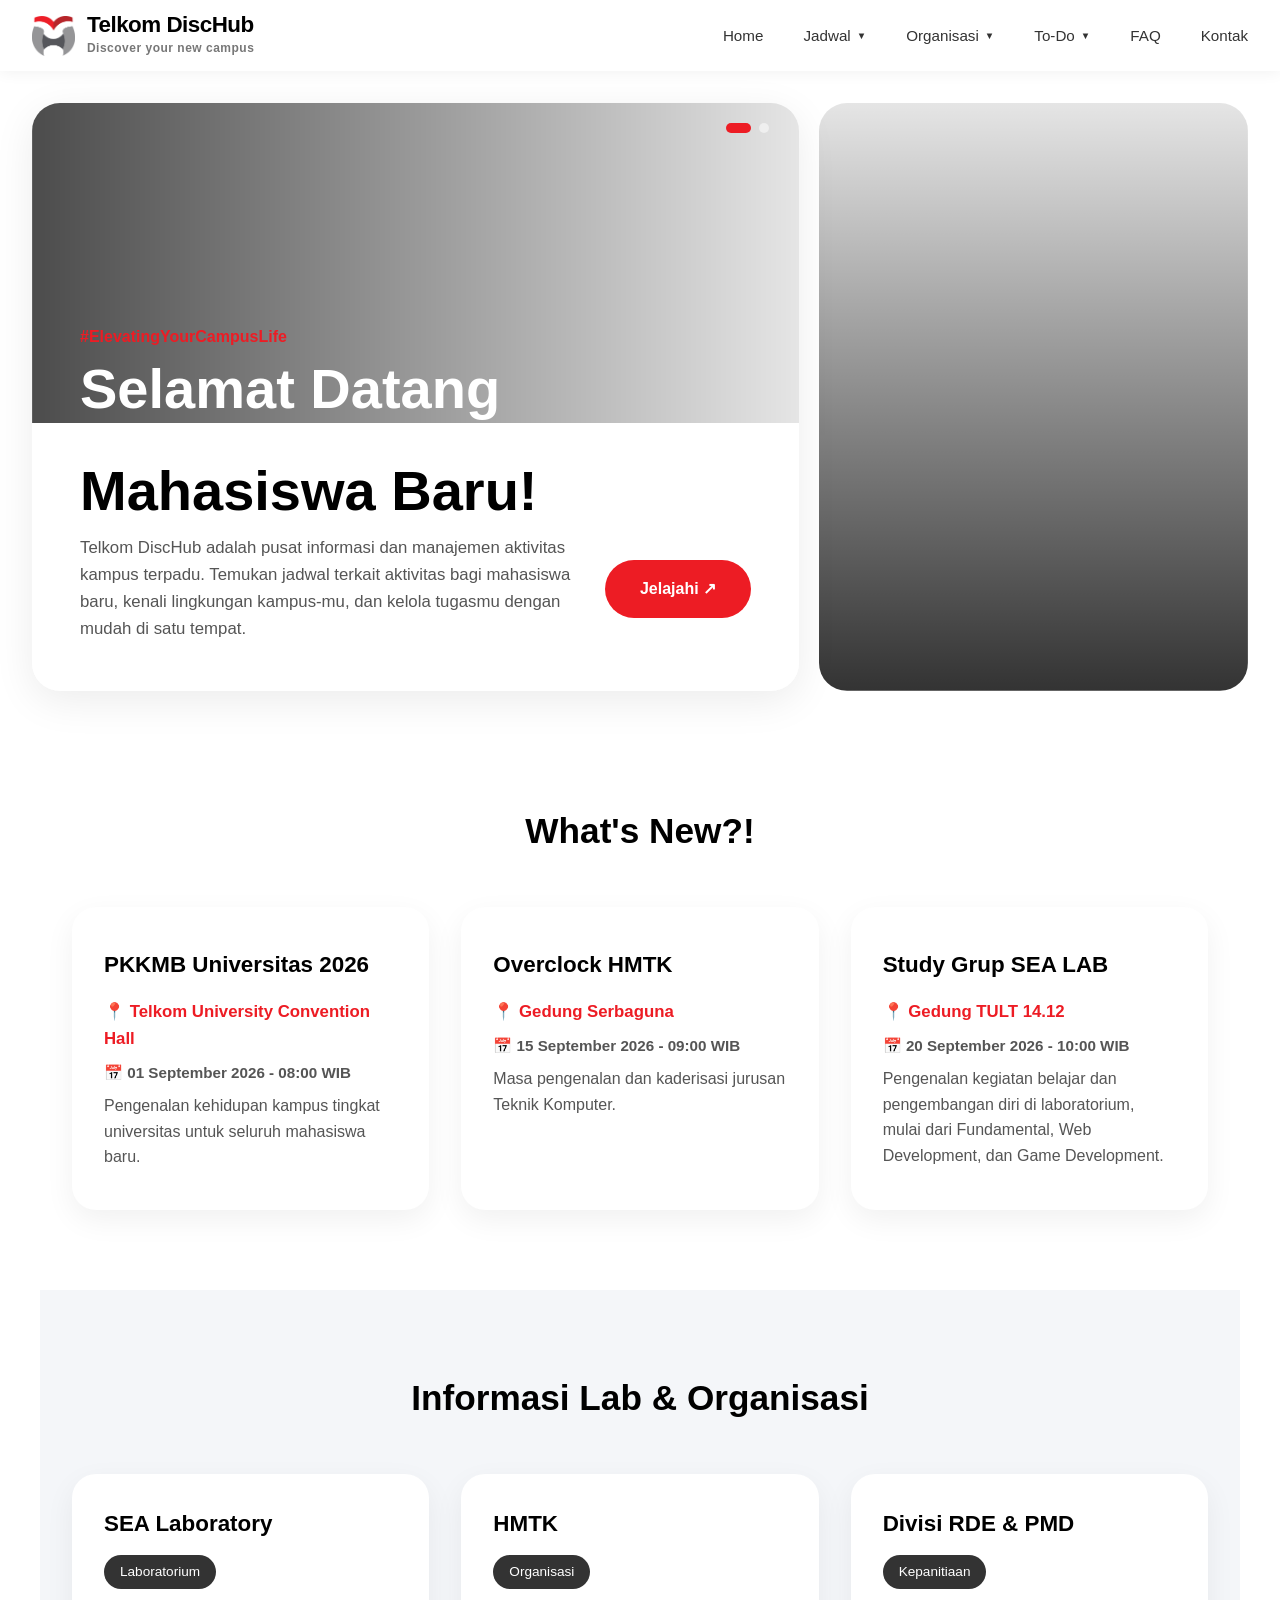
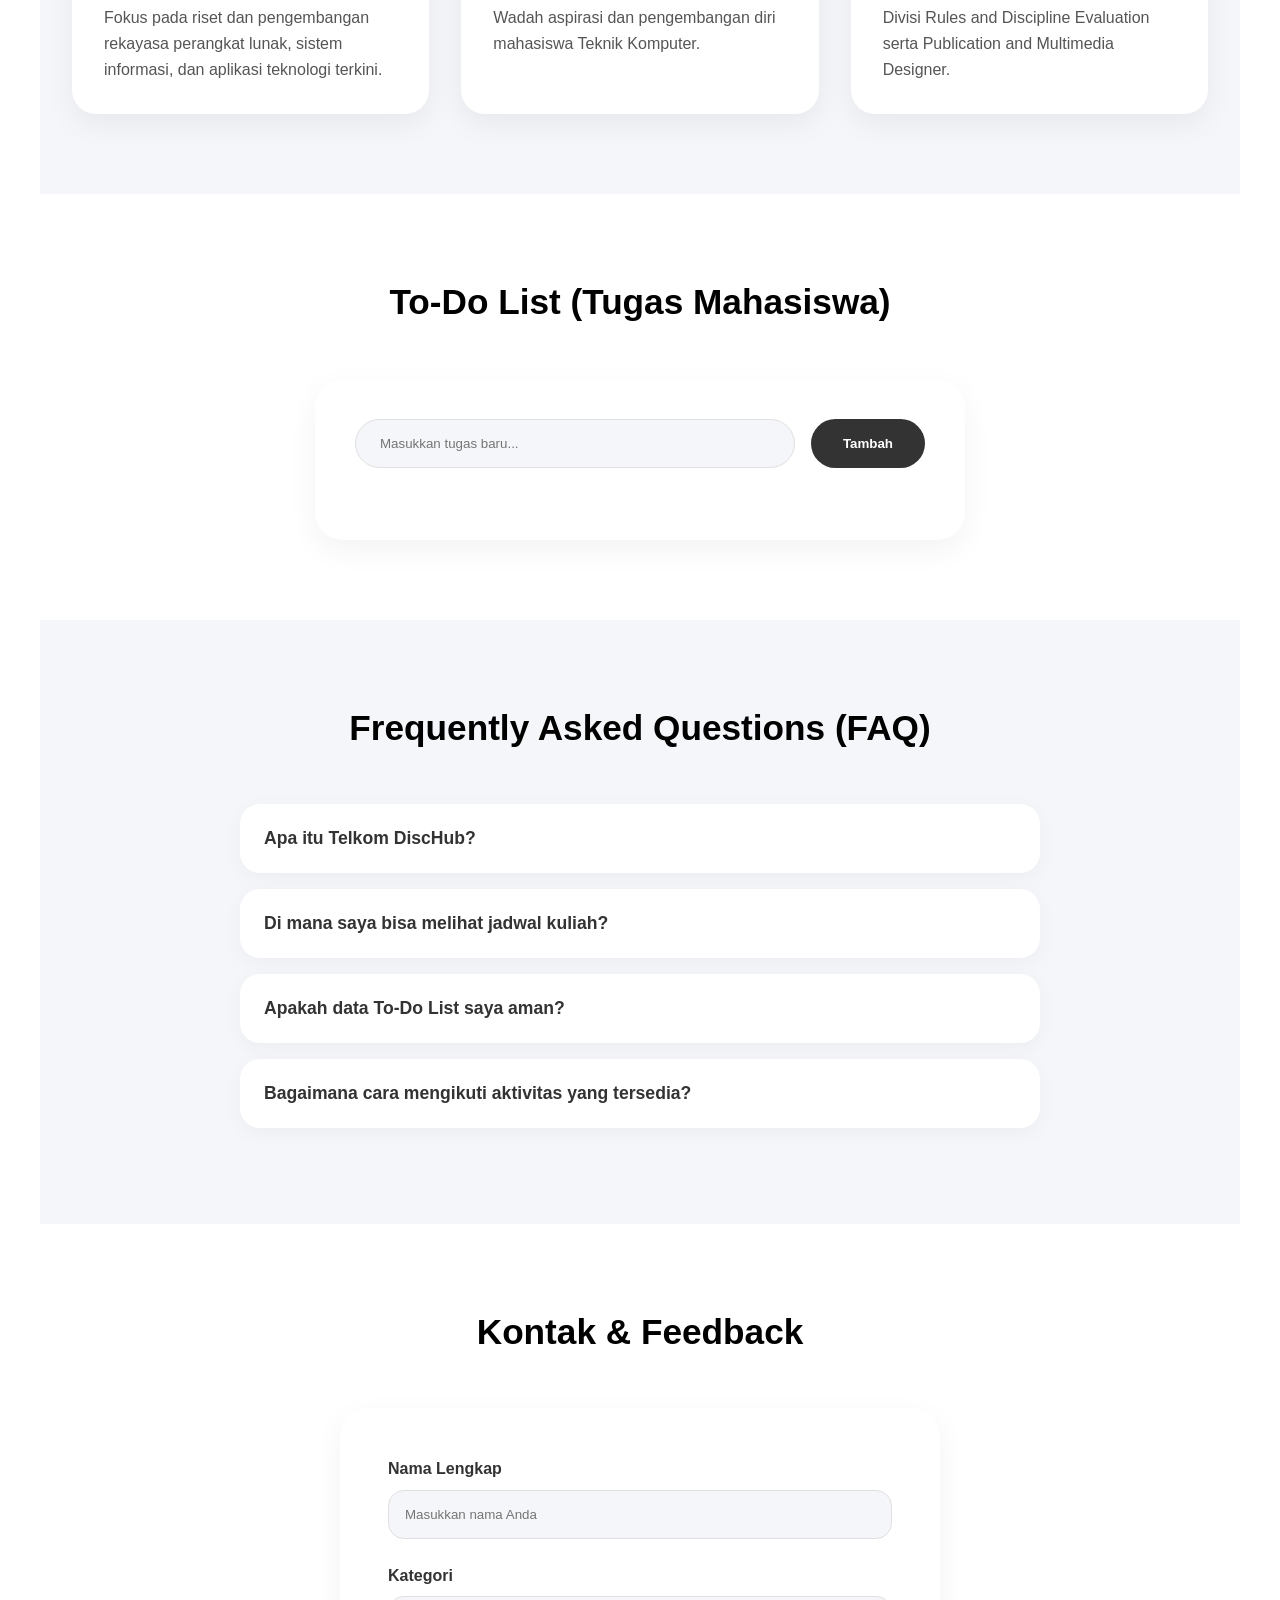
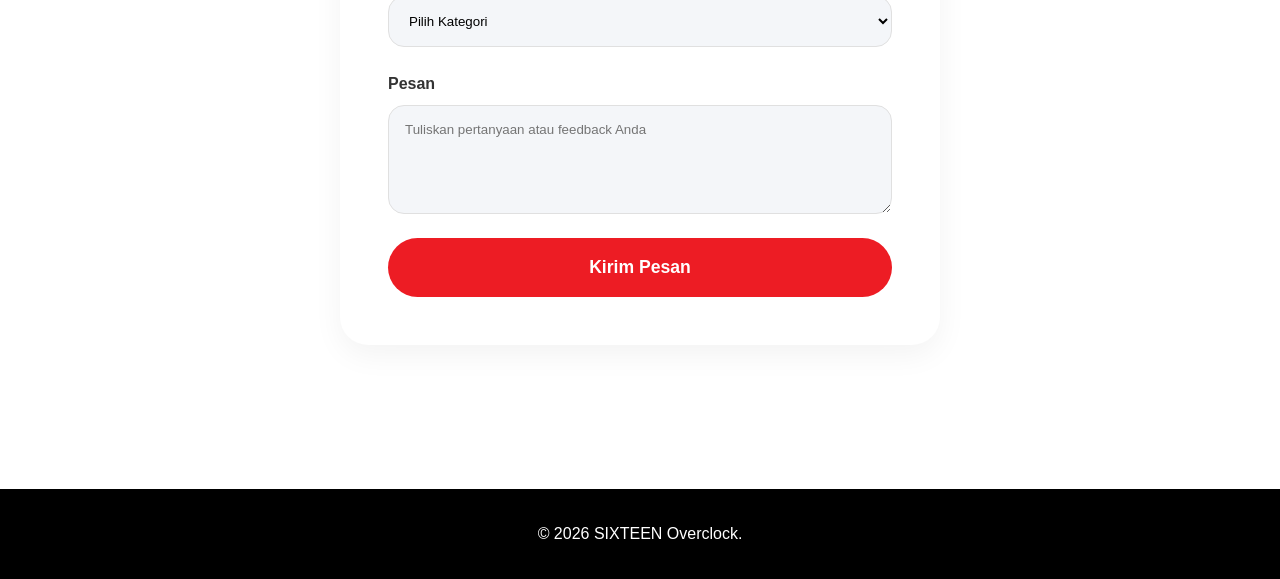
==== commit 955a3eb2: "Fix casing of CSS and JS file references" ====
--- a/index.HTML
+++ b/index.HTML
@@ -6,7 +6,7 @@
     <meta name="viewport" content="width=device-width, initial-scale=1.0">
     <title>Telkom DiscHub | Campus Hub</title>
     <link href="https://fonts.cdnfonts.com/css/gotham-rounded" rel="stylesheet">
-    <link rel="stylesheet" href="style.css">
+    <link rel="stylesheet" href="style.CSS">
 </head>
 
 <body>
@@ -301,7 +301,7 @@
         <p>&copy; 2026 SIXTEEN Overclock.</p>
     </footer>
 
-    <script src="script.js"></script>
+    <script src="script.JS"></script>
 </body>
 
-</html>+</html>
--- a/style.CSS
+++ b/style.CSS
@@ -0,0 +1,1047 @@
+:root {
+    --primary-red: #ED1C24;
+    --dark-gray: #333333;
+    --light-gray: #F4F6F9;
+    --black: #000000;
+    --white: #FFFFFF;
+}
+
+* {
+    margin: 0;
+    padding: 0;
+    box-sizing: border-box;
+    font-family: 'Segoe UI', Tahoma, Geneva, Verdana, sans-serif;
+}
+
+html {
+    scroll-behavior: smooth;
+    scroll-padding-top: 90px;
+}
+
+body {
+    background-color: var(--white);
+    color: var(--dark-gray);
+    line-height: 1.6;
+    overflow-x: hidden;
+}
+
+h1,
+h2,
+h3 {
+    color: var(--black);
+}
+
+h2 {
+    text-align: center;
+    margin-bottom: 3rem;
+    font-size: 2.2rem;
+}
+
+.bg-gray {
+    background-color: var(--light-gray);
+}
+
+.section {
+    padding: 5rem 2rem;
+    max-width: 1200px;
+    margin: 0 auto;
+}
+
+.navbar {
+    position: sticky;
+    top: 0;
+    background-color: var(--white);
+    box-shadow: 0 1px 15px rgba(0, 0, 0, 0.06);
+    z-index: 1000;
+}
+
+.nav-container {
+    max-width: 1300px;
+    margin: 0 auto;
+    padding: 0.8rem 2rem;
+    display: flex;
+    justify-content: space-between;
+    align-items: center;
+}
+
+.logo-wrapper {
+    display: flex;
+    align-items: center;
+    gap: 12px;
+}
+
+.logo-img {
+    height: 40px;
+    width: auto;
+    object-fit: contain;
+}
+
+.logo-text-group {
+    display: flex;
+    flex-direction: column;
+    justify-content: center;
+}
+
+.logo-text {
+    font-family: 'Gotham Rounded', sans-serif;
+    font-weight: 700;
+    font-size: 1.4rem;
+    color: var(--black);
+    letter-spacing: -0.5px;
+    line-height: 1.1;
+}
+
+.logo-tagline {
+    font-size: 0.75rem;
+    color: #777;
+    font-weight: 600;
+    margin-top: 2px;
+    letter-spacing: 0.5px;
+}
+
+.hamburger {
+    display: none;
+    flex-direction: column;
+    justify-content: space-between;
+    width: 28px;
+    height: 20px;
+    cursor: pointer;
+    z-index: 1001;
+}
+
+.hamburger .line {
+    width: 100%;
+    height: 3px;
+    background-color: var(--black);
+    border-radius: 10px;
+    transition: all 0.3s ease-in-out;
+}
+
+.nav-links {
+    list-style: none;
+    display: flex;
+    gap: 2.5rem;
+    align-items: center;
+}
+
+.nav-links>li>a {
+    text-decoration: none;
+    color: var(--dark-gray);
+    font-weight: 500;
+    font-size: 0.95rem;
+    transition: color 0.3s;
+    display: flex;
+    align-items: center;
+    gap: 6px;
+    padding: 10px 0;
+}
+
+.nav-links>li>a:hover {
+    color: var(--primary-red);
+}
+
+.chevron {
+    font-size: 0.6rem;
+    transition: transform 0.3s ease;
+}
+
+.dropdown {
+    position: relative;
+}
+
+.dropdown:hover .chevron {
+    transform: rotate(180deg);
+    color: var(--primary-red);
+}
+
+.dropdown-content {
+    position: absolute;
+    top: 100%;
+    left: 0;
+    background-color: var(--white);
+    min-width: 320px;
+    box-shadow: 0 10px 30px rgba(0, 0, 0, 0.08);
+    border-radius: 16px;
+    padding: 1rem;
+    opacity: 0;
+    visibility: hidden;
+    transition: all 0.3s ease;
+    z-index: 1001;
+    display: flex;
+    flex-direction: column;
+    gap: 5px;
+}
+
+.dropdown:hover .dropdown-content {
+    opacity: 1;
+    visibility: visible;
+}
+
+.dropdown-item {
+    display: flex;
+    align-items: flex-start;
+    gap: 15px;
+    padding: 12px;
+    text-decoration: none;
+    border-radius: 12px;
+    transition: background-color 0.2s;
+}
+
+.dropdown-item:hover {
+    background-color: var(--light-gray);
+}
+
+.dropdown-icon {
+    font-size: 1.5rem;
+}
+
+.dropdown-text strong {
+    color: var(--black);
+    font-size: 0.95rem;
+    display: block;
+    margin-bottom: 2px;
+}
+
+.dropdown-text p {
+    color: #777;
+    font-size: 0.8rem;
+    line-height: 1.3;
+}
+
+.dropdown-item:hover .dropdown-text strong {
+    color: var(--primary-red);
+}
+
+.hero-section {
+    max-width: 1300px;
+    margin: 2rem auto;
+    padding: 0 2rem;
+}
+
+.hero-container {
+    display: flex;
+    gap: 20px;
+    align-items: stretch;
+}
+
+.hero-main {
+    flex: 2.2;
+    position: relative;
+    background-color: var(--white);
+    border-radius: 28px;
+    box-shadow: 0 10px 40px rgba(0, 0, 0, 0.08);
+    overflow: hidden;
+    touch-action: pan-y;
+    display: grid;
+}
+
+.slide {
+    grid-area: 1 / 1;
+    opacity: 0;
+    visibility: hidden;
+    transition: opacity 0.6s ease-in-out, visibility 0.6s ease-in-out;
+    display: flex;
+    flex-direction: column;
+}
+
+.slide.active {
+    opacity: 1;
+    visibility: visible;
+    z-index: 2;
+}
+
+.slide-img {
+    height: 380px;
+    background-size: cover;
+    background-position: center;
+    padding: 3rem;
+    display: flex;
+    flex-direction: column;
+    justify-content: flex-end;
+    user-select: none;
+}
+
+.title-blue-zone {
+    margin-bottom: 1rem;
+    pointer-events: none;
+}
+
+.hashtag {
+    color: var(--primary-red);
+    font-weight: bold;
+    margin-bottom: 0.5rem;
+    font-size: 1rem;
+    display: inline-block;
+}
+
+.title-white {
+    color: var(--white);
+    font-size: 3.5rem;
+    line-height: 1.1;
+    font-family: 'Gotham Rounded', sans-serif;
+}
+
+.slide-content-red-zone {
+    background-color: var(--white);
+    width: 100%;
+    margin-top: -60px;
+    padding: 2.5rem 3rem 3rem;
+    position: relative;
+    z-index: 2;
+    pointer-events: none;
+    flex-grow: 1;
+}
+
+.title-black {
+    color: var(--black);
+    font-size: 3.5rem;
+    line-height: 1;
+    margin-bottom: 1rem;
+    font-family: 'Gotham Rounded', sans-serif;
+}
+
+.desc-btn-row {
+    display: flex;
+    justify-content: space-between;
+    align-items: center;
+    gap: 30px;
+    pointer-events: auto;
+}
+
+.desc-btn-row p {
+    flex: 1;
+    color: #555;
+    font-size: 1.05rem;
+}
+
+.cta-btn {
+    background-color: var(--primary-red);
+    color: var(--white);
+    padding: 1rem 2.2rem;
+    border-radius: 50px;
+    text-decoration: none;
+    font-weight: bold;
+    white-space: nowrap;
+    transition: background 0.3s, transform 0.2s;
+}
+
+.cta-btn:hover {
+    background-color: #C6131B;
+    transform: translateY(-2px);
+}
+
+.slide-up-anim {
+    opacity: 0;
+    transform: translateY(30px);
+}
+
+.slide.active .slide-up-anim {
+    animation: slideUp 0.8s forwards cubic-bezier(0.2, 0.8, 0.2, 1);
+}
+
+.slide.active .delay-1 {
+    animation-delay: 0.15s;
+}
+
+@keyframes slideUp {
+    to {
+        opacity: 1;
+        transform: translateY(0);
+    }
+}
+
+.slider-indicators {
+    position: absolute;
+    top: 20px;
+    right: 30px;
+    display: flex;
+    gap: 8px;
+    z-index: 5;
+}
+
+.dot {
+    width: 10px;
+    height: 10px;
+    background-color: rgba(255, 255, 255, 0.5);
+    border-radius: 50%;
+    transition: 0.3s;
+    cursor: pointer;
+}
+
+.dot.active {
+    background-color: var(--primary-red);
+    width: 25px;
+    border-radius: 20px;
+}
+
+.hero-side {
+    flex: 1;
+    background-position: center;
+    background-size: cover;
+    border-radius: 28px;
+    padding: 2.5rem;
+    display: flex;
+    flex-direction: column;
+    justify-content: flex-end;
+    transition: opacity 0.3s ease, transform 0.3s ease;
+}
+
+.hero-side.animating {
+    opacity: 0;
+    transform: scale(0.95);
+}
+
+.hashtag-side {
+    color: var(--primary-red);
+    font-weight: bold;
+    margin-bottom: 0.5rem;
+    font-size: 0.9rem;
+}
+
+.hero-side h2 {
+    color: var(--white);
+    text-align: left;
+    font-size: 2.2rem;
+    line-height: 1.2;
+    margin-bottom: 0;
+}
+
+.card-grid {
+    display: grid;
+    grid-template-columns: repeat(auto-fit, minmax(300px, 1fr));
+    gap: 2rem;
+}
+
+.chest-card {
+    background: var(--white);
+    border-radius: 24px;
+    padding: 2.5rem 2rem;
+    box-shadow: 0 10px 30px rgba(0, 0, 0, 0.06);
+    transition: transform 0.4s ease, box-shadow 0.4s ease;
+    display: flex;
+    flex-direction: column;
+    z-index: 1;
+}
+
+.chest-top {
+    transition: transform 0.5s cubic-bezier(0.25, 0.8, 0.25, 1);
+}
+
+.chest-top h3 {
+    margin-bottom: 0;
+    font-size: 1.4rem;
+}
+
+.chest-middle {
+    max-height: 0;
+    opacity: 0;
+    overflow: hidden;
+    transition: all 0.5s cubic-bezier(0.25, 0.8, 0.25, 1);
+    margin: 0;
+}
+
+.chest-middle iframe {
+    width: 100%;
+    height: 180px;
+    border: none;
+    border-radius: 12px;
+}
+
+.chest-bottom {
+    transition: transform 0.5s cubic-bezier(0.25, 0.8, 0.25, 1);
+    margin-top: 1rem;
+}
+
+.chest-bottom p {
+    color: #555;
+}
+
+.chest-bottom .location {
+    color: var(--primary-red);
+    font-weight: bold;
+    font-size: 1.05rem;
+    margin-bottom: 0.5rem;
+}
+
+.chest-bottom .date {
+    font-size: 0.95rem;
+    font-weight: 600;
+    margin-bottom: 0.5rem;
+}
+
+.chest-card:hover {
+    box-shadow: 0 15px 40px rgba(0, 0, 0, 0.12);
+    transform: translateY(-5px);
+}
+
+.chest-card:hover .chest-top {
+    transform: translateY(-10px);
+}
+
+.chest-card:hover .chest-middle {
+    max-height: 200px;
+    opacity: 1;
+    margin: 1.5rem 0;
+}
+
+.chest-card:hover .chest-bottom {
+    transform: translateY(10px);
+}
+
+.card {
+    background: var(--white);
+    border: none;
+    border-radius: 24px;
+    padding: 2rem;
+    box-shadow: 0 10px 30px rgba(0, 0, 0, 0.06);
+    transition: transform 0.3s, box-shadow 0.3s;
+}
+
+.card:hover {
+    transform: translateY(-8px);
+    box-shadow: 0 15px 40px rgba(0, 0, 0, 0.1);
+}
+
+.clickable-card {
+    cursor: pointer;
+}
+
+.card h3 {
+    margin-bottom: 0.8rem;
+    font-size: 1.4rem;
+}
+
+.badge {
+    display: inline-block;
+    background: var(--dark-gray);
+    color: #FFFFFF !important;
+    padding: 0.4rem 1rem;
+    border-radius: 50px;
+    font-size: 0.85rem;
+    margin-bottom: 1rem;
+    font-weight: 500;
+}
+
+.card p {
+    color: #555;
+}
+
+.modal {
+    display: none;
+    position: fixed;
+    z-index: 2000;
+    left: 0;
+    top: 0;
+    width: 100%;
+    height: 100%;
+    overflow: auto;
+    background-color: rgba(0, 0, 0, 0.6);
+    opacity: 0;
+    transition: opacity 0.3s ease;
+}
+
+.modal.show {
+    display: block;
+    opacity: 1;
+}
+
+.modal-content {
+    background-color: var(--white);
+    margin: 10% auto;
+    padding: 2.5rem;
+    border-radius: 24px;
+    width: 80%;
+    max-width: 800px;
+    position: relative;
+    box-shadow: 0 15px 50px rgba(0, 0, 0, 0.2);
+    transform: scale(0.95);
+    transition: transform 0.3s ease;
+}
+
+.modal.show .modal-content {
+    transform: scale(1);
+}
+
+.close-btn {
+    color: #aaa;
+    position: absolute;
+    top: 15px;
+    right: 25px;
+    font-size: 35px;
+    font-weight: bold;
+    cursor: pointer;
+    transition: color 0.3s;
+}
+
+.close-btn:hover,
+.close-btn:focus {
+    color: var(--primary-red);
+    text-decoration: none;
+}
+
+.modal-body {
+    display: flex;
+    gap: 30px;
+    align-items: stretch;
+}
+
+.modal-info {
+    flex: 2;
+}
+
+.modal-info h2 {
+    color: var(--primary-red);
+    text-align: left;
+    margin-bottom: 0.2rem;
+}
+
+.modal-info h4 {
+    color: #777;
+    font-size: 1.05rem;
+    font-weight: 500;
+    margin-bottom: 1.5rem;
+    text-align: left;
+}
+
+.modal-scroll-area {
+    max-height: 350px;
+    overflow-y: auto;
+    padding-right: 15px;
+}
+
+.modal-scroll-area p {
+    color: #444;
+    line-height: 1.8;
+    margin-bottom: 1rem;
+}
+
+.modal-scroll-area::-webkit-scrollbar {
+    width: 8px;
+}
+
+.modal-scroll-area::-webkit-scrollbar-track {
+    background: #f1f1f1;
+    border-radius: 10px;
+}
+
+.modal-scroll-area::-webkit-scrollbar-thumb {
+    background: #ccc;
+    border-radius: 10px;
+}
+
+.modal-scroll-area::-webkit-scrollbar-thumb:hover {
+    background: var(--primary-red);
+}
+
+.modal-logo-container {
+    flex: 1;
+    display: flex;
+    justify-content: center;
+    align-items: center;
+    border-left: 2px solid var(--light-gray);
+    padding-left: 30px;
+}
+
+.modal-logo-container img {
+    max-width: 100%;
+    height: auto;
+    max-height: 200px;
+    object-fit: contain;
+}
+
+.todo-container {
+    max-width: 650px;
+    margin: 0 auto;
+    background: var(--white);
+    padding: 2.5rem;
+    border-radius: 28px;
+    box-shadow: 0 10px 30px rgba(0, 0, 0, 0.05);
+}
+
+.todo-input-area {
+    display: flex;
+    gap: 1rem;
+    margin-bottom: 2rem;
+}
+
+.todo-input-area input {
+    flex: 1;
+    padding: 1rem 1.5rem;
+    border: 1px solid #E0E0E0;
+    border-radius: 50px;
+    background: var(--light-gray);
+    outline: none;
+    transition: 0.3s;
+}
+
+.todo-input-area input:focus {
+    border-color: var(--primary-red);
+    background: var(--white);
+}
+
+.todo-input-area button {
+    background: var(--dark-gray);
+    color: var(--white);
+    border: none;
+    padding: 0 2rem;
+    border-radius: 50px;
+    cursor: pointer;
+    font-weight: bold;
+    transition: 0.3s;
+}
+
+.todo-input-area button:hover {
+    background: var(--black);
+}
+
+#taskList {
+    list-style: none;
+}
+
+#taskList li {
+    display: flex;
+    justify-content: space-between;
+    align-items: center;
+    background: var(--light-gray);
+    padding: 1.2rem;
+    margin-bottom: 0.8rem;
+    border-radius: 16px;
+    transition: 0.3s;
+}
+
+#taskList li:hover {
+    transform: translateX(5px);
+}
+
+#taskList li.completed span {
+    text-decoration: line-through;
+    color: #999;
+}
+
+#taskList li button {
+    background: var(--primary-red);
+    color: var(--white);
+    border: none;
+    padding: 0.5rem 1rem;
+    border-radius: 50px;
+    cursor: pointer;
+    font-weight: bold;
+}
+
+.task-content {
+    display: flex;
+    align-items: center;
+    gap: 12px;
+}
+
+.task-content input[type="checkbox"] {
+    transform: scale(1.3);
+    cursor: pointer;
+    accent-color: var(--primary-red);
+}
+
+.faq-container {
+    max-width: 800px;
+    margin: 0 auto;
+}
+
+.faq-item {
+    margin-bottom: 1rem;
+    border-radius: 20px;
+    background: var(--white);
+    box-shadow: 0 5px 20px rgba(0, 0, 0, 0.04);
+    overflow: hidden;
+}
+
+.faq-question {
+    width: 100%;
+    text-align: left;
+    background: none;
+    border: none;
+    padding: 1.5rem;
+    font-size: 1.1rem;
+    font-weight: bold;
+    cursor: pointer;
+    color: var(--dark-gray);
+    transition: 0.3s;
+}
+
+.faq-question:hover {
+    color: var(--primary-red);
+    padding-left: 2rem;
+}
+
+.faq-answer {
+    max-height: 0;
+    overflow: hidden;
+    transition: max-height 0.4s ease-out;
+}
+
+.faq-answer p {
+    padding: 0 1.5rem 1.5rem;
+    color: #555;
+}
+
+.faq-answer.show {
+    max-height: 300px;
+}
+
+.form-container {
+    max-width: 600px;
+    margin: 0 auto;
+    background: var(--white);
+    padding: 3rem;
+    border-radius: 28px;
+    box-shadow: 0 10px 30px rgba(0, 0, 0, 0.05);
+}
+
+.form-group {
+    margin-bottom: 1.5rem;
+    display: flex;
+    flex-direction: column;
+}
+
+.form-group label {
+    margin-bottom: 0.5rem;
+    font-weight: 600;
+    color: var(--dark-gray);
+}
+
+.form-group input,
+.form-group select,
+.form-group textarea {
+    padding: 1rem;
+    border: 1px solid #E0E0E0;
+    border-radius: 16px;
+    background: var(--light-gray);
+    outline: none;
+    transition: 0.3s;
+}
+
+.form-group input:focus,
+.form-group select:focus,
+.form-group textarea:focus {
+    border-color: var(--primary-red);
+    background: var(--white);
+}
+
+.submit-btn {
+    width: 100%;
+    background: var(--primary-red);
+    color: var(--white);
+    border: none;
+    padding: 1.2rem;
+    border-radius: 50px;
+    font-size: 1.1rem;
+    font-weight: bold;
+    cursor: pointer;
+    transition: 0.3s;
+}
+
+.submit-btn:hover {
+    background: #C6131B;
+}
+
+footer {
+    background: var(--black);
+    color: var(--white);
+    text-align: center;
+    padding: 2rem;
+    margin-top: 4rem;
+}
+
+@media (max-width: 1024px) {
+    .hero-container {
+        flex-direction: column;
+    }
+
+    .hero-side {
+        min-height: 320px;
+    }
+
+    .slide-img {
+        height: 320px;
+    }
+
+    .slide-content-red-zone {
+        margin-top: -40px;
+        padding: 2.5rem 2rem 3.5rem;
+    }
+
+    .desc-btn-row {
+        flex-direction: column;
+        align-items: flex-start;
+        gap: 15px;
+    }
+
+    .title-white,
+    .title-black {
+        font-size: 2.8rem;
+    }
+}
+
+@media (max-width: 900px) {
+    .hero-section {
+        margin: 1rem auto;
+        padding: 0 1rem;
+    }
+
+    .hero-main {
+        border-radius: 20px;
+    }
+
+    .slide-img {
+        height: 260px;
+        padding: 2rem;
+    }
+
+    .title-white {
+        font-size: 2.2rem;
+    }
+
+    .title-black {
+        font-size: 2.2rem;
+        margin-bottom: 0.5rem;
+    }
+
+    .slide-content-red-zone {
+        margin-top: -30px;
+        padding: 1.5rem 1.5rem 2.5rem;
+    }
+
+    .desc-btn-row p {
+        font-size: 0.95rem;
+    }
+
+    .cta-btn {
+        padding: 0.8rem 1.8rem;
+        font-size: 0.95rem;
+    }
+
+    .section {
+        padding: 3rem 1.5rem;
+    }
+
+    h2 {
+        font-size: 1.8rem;
+        margin-bottom: 1.8rem;
+    }
+
+    .modal-body {
+        flex-direction: column-reverse;
+        gap: 20px;
+    }
+
+    .modal-logo-container {
+        border-left: none;
+        border-bottom: 2px solid var(--light-gray);
+        padding-left: 0;
+        padding-bottom: 20px;
+        width: 100%;
+    }
+
+    .modal-logo-container img {
+        max-height: 120px;
+    }
+
+    .modal-content {
+        margin: 20% auto;
+        width: 90%;
+        padding: 1.5rem;
+    }
+
+    .close-btn {
+        top: 10px;
+        right: 15px;
+    }
+
+    .modal-info h4 {
+        font-size: 0.9rem;
+        margin-bottom: 1rem;
+    }
+
+    .faq-question {
+        padding: 1rem 1.2rem;
+        font-size: 1rem;
+    }
+
+    .faq-question:hover {
+        padding-left: 1.2rem;
+    }
+
+    .faq-answer p {
+        padding: 0 1.2rem 1.2rem;
+        font-size: 0.9rem;
+    }
+
+    .hamburger {
+        display: flex;
+    }
+
+    .hamburger.active .line:nth-child(1) {
+        transform: translateY(8px) rotate(45deg);
+    }
+
+    .hamburger.active .line:nth-child(2) {
+        opacity: 0;
+    }
+
+    .hamburger.active .line:nth-child(3) {
+        transform: translateY(-9px) rotate(-45deg);
+    }
+
+    .nav-menu {
+        position: absolute;
+        top: 100%;
+        left: 0;
+        width: 100%;
+        background-color: var(--white);
+        box-shadow: 0 10px 15px rgba(0, 0, 0, 0.1);
+        display: flex;
+        flex-direction: column;
+        clip-path: polygon(0 0, 100% 0, 100% 0, 0 0);
+        transition: clip-path 0.4s ease-in-out;
+    }
+
+    .nav-menu.active {
+        clip-path: polygon(0 0, 100% 0, 100% 100%, 0 100%);
+    }
+
+    .nav-links {
+        flex-direction: column;
+        align-items: flex-start;
+        gap: 0;
+        padding: 1rem 2rem;
+    }
+
+    .nav-links>li {
+        width: 100%;
+        border-bottom: 1px solid #eee;
+    }
+
+    .nav-links>li:last-child {
+        border-bottom: none;
+    }
+
+    .nav-links>li>a {
+        padding: 15px 0;
+        width: 100%;
+        justify-content: space-between;
+    }
+
+    .dropdown-content {
+        position: static;
+        box-shadow: none;
+        background-color: var(--light-gray);
+        opacity: 1;
+        visibility: visible;
+        display: none;
+        padding: 0.5rem 1rem;
+        border-radius: 12px;
+        margin-bottom: 10px;
+    }
+
+    .dropdown.active .dropdown-content {
+        display: flex;
+    }
+}
